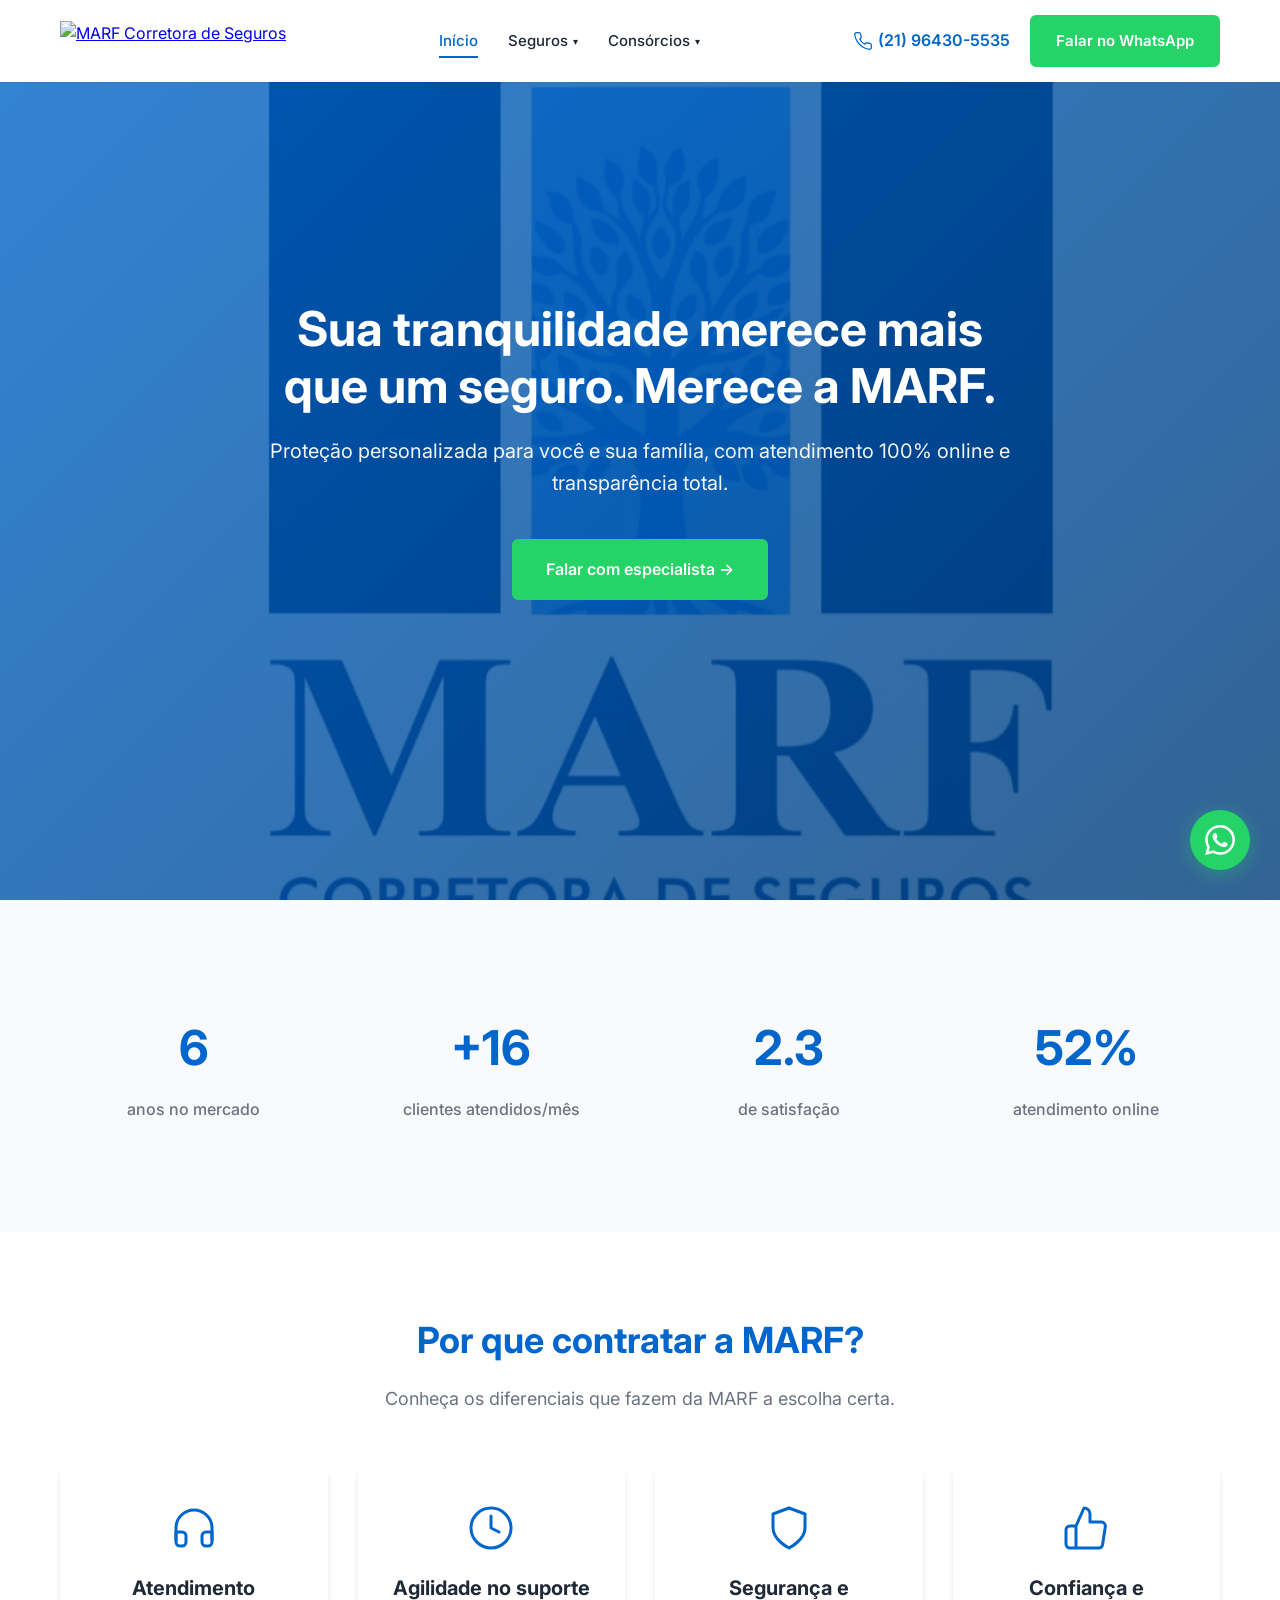
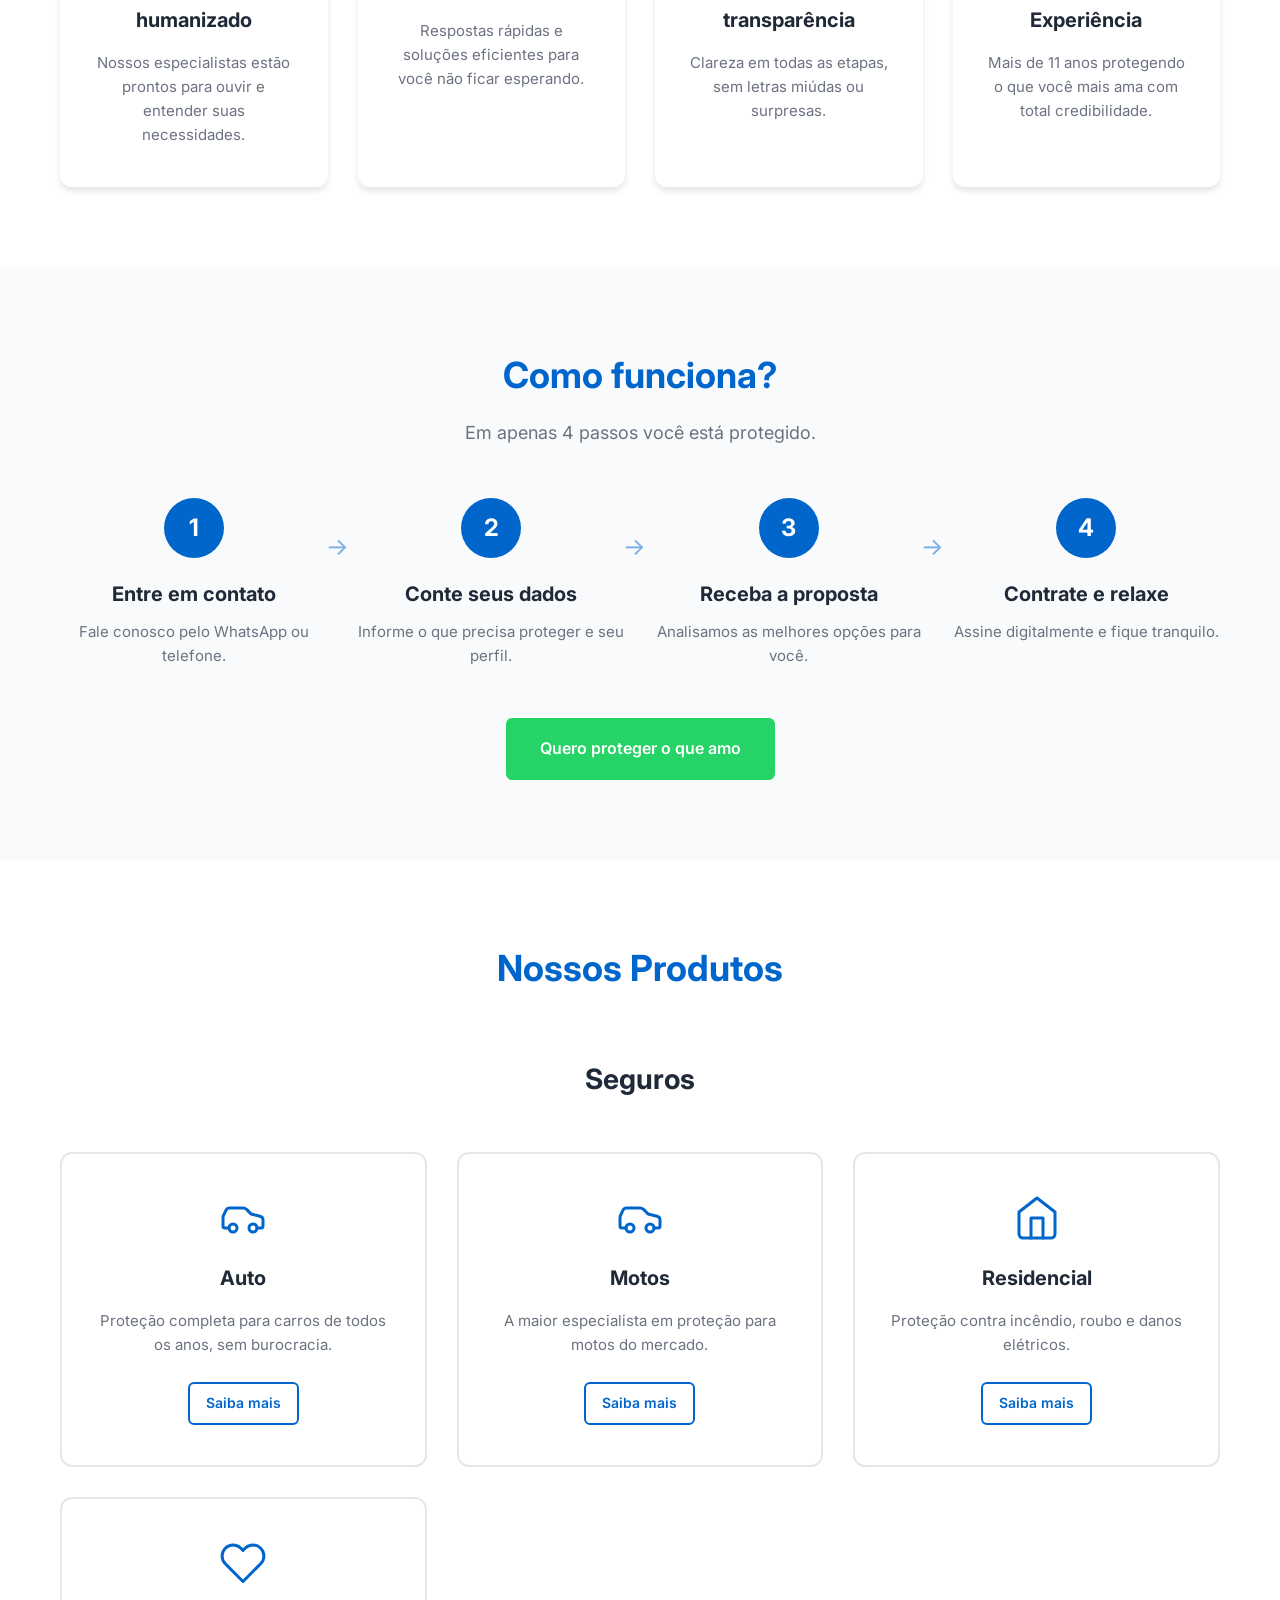
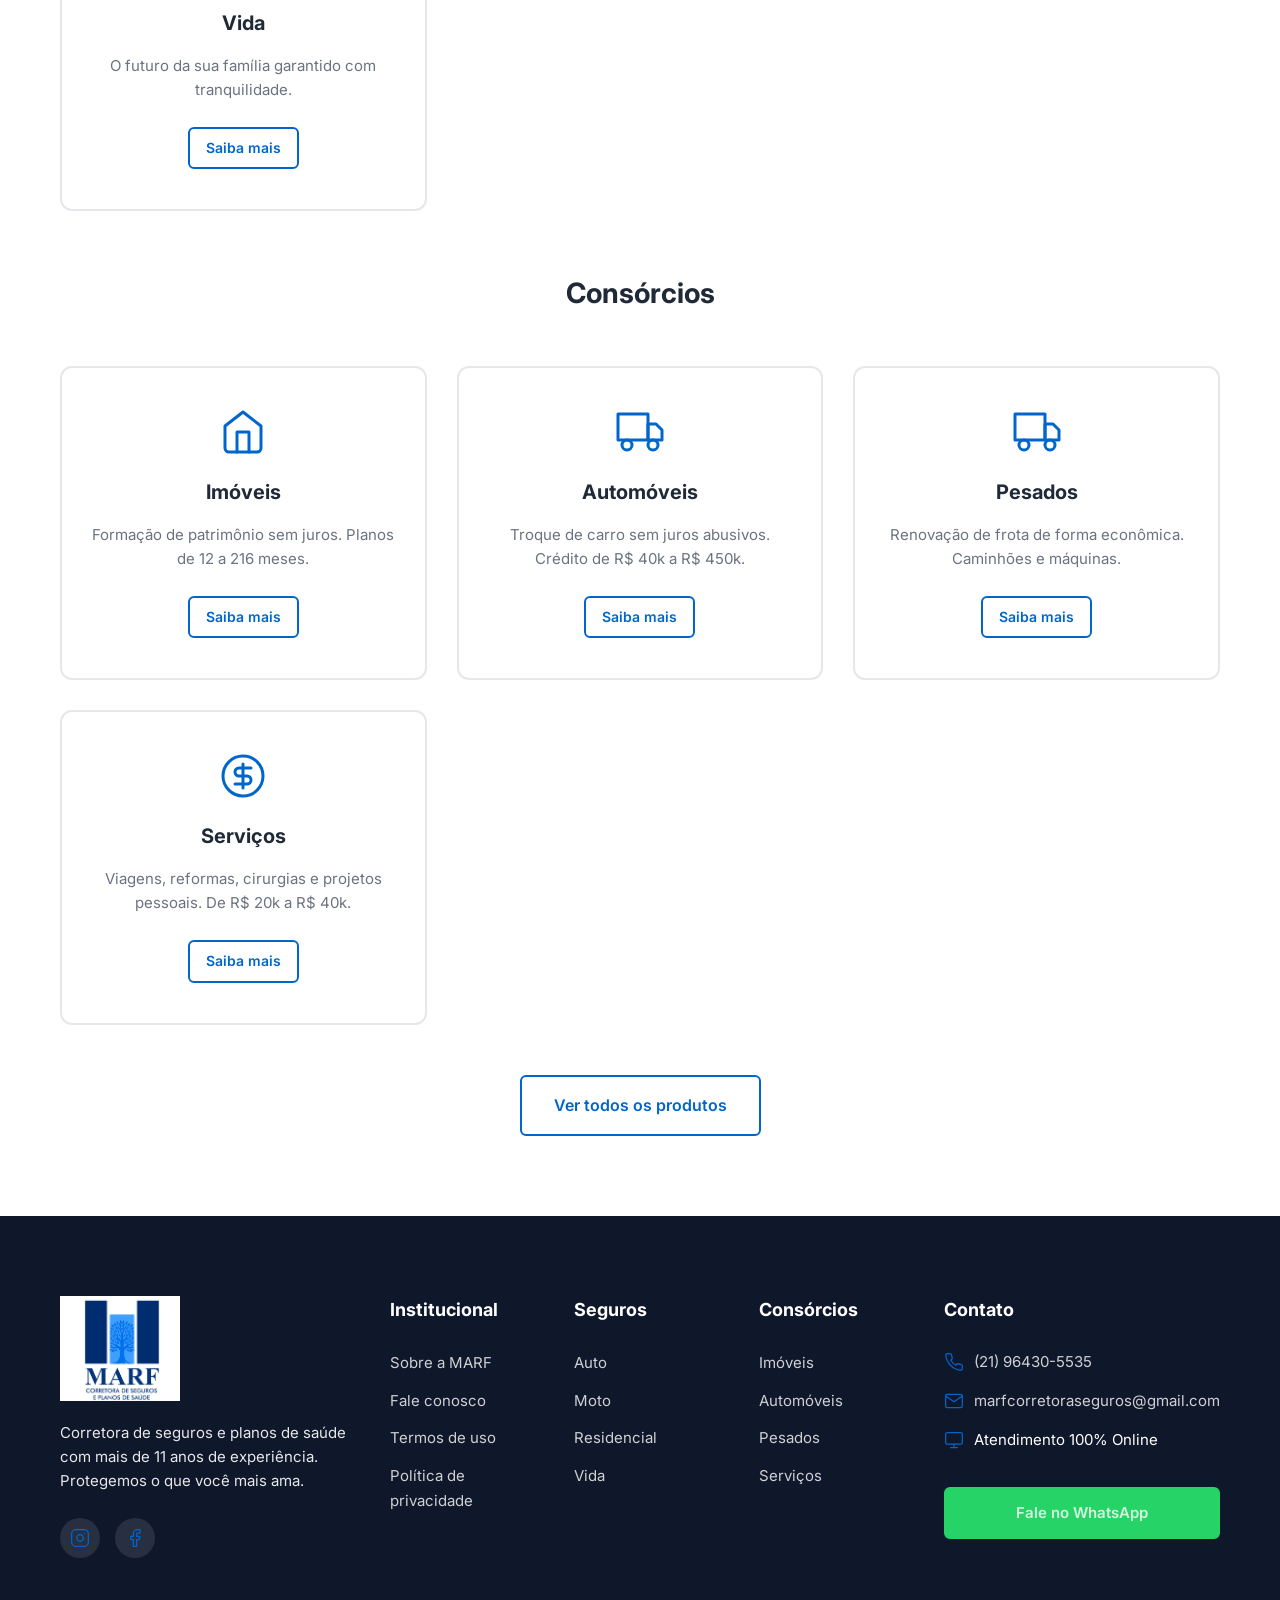
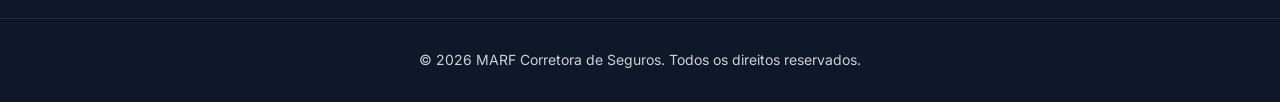
==== index.html @ 1a81eced "Add files via upload" ====
<!DOCTYPE html>
<html lang="pt-BR">
<head>
  <meta charset="UTF-8">
  <meta name="viewport" content="width=device-width, initial-scale=1.0">
  <meta name="description" content="MARF Corretora de Seguros - Proteção personalizada para você e sua família. Seguros, consórcios e planos de saúde com atendimento 100% online.">
  <title>MARF – Corretora de Seguros e Planos de Saúde</title>
  
  <!-- Favicons -->
  <link rel="icon" type="image/png" href="/favicons/favicon-96x96.png" sizes="96x96" />
  <link rel="icon" type="image/svg+xml" href="/favicons/favicon.svg" />
  <link rel="shortcut icon" href="/favicons/favicon.ico" />
  <link rel="apple-touch-icon" sizes="180x180" href="/favicons/apple-touch-icon.png" />
  <meta name="apple-mobile-web-app-title" content="MARF" />
  <link rel="manifest" href="/favicons/site.webmanifest" />
  
  <link rel="preconnect" href="https://fonts.googleapis.com">
  <link rel="preconnect" href="https://fonts.gstatic.com" crossorigin>
  <link href="https://fonts.googleapis.com/css2?family=Inter:wght@400;500;600;700&display=swap" rel="stylesheet">
  <link rel="stylesheet" href="style.css">
</head>
<body>
  <header class="header" id="main-header">
    <div class="header-container">
      <a href="/" class="logo"><img src="/img/logo.png" alt="MARF Corretora de Seguros"></a>
      <nav class="main-nav">
        <ul class="nav-list">
          <li><a href="/" class="active">Início</a></li>
          <li class="dropdown">
            <a href="#" class="dropdown-toggle">Seguros <span class="arrow">▾</span></a>
            <ul class="dropdown-menu">
              <li><a href="/seguros.html?tipo=auto">Auto</a></li>
              <li><a href="/seguros.html?tipo=moto">Moto</a></li>
              <li><a href="/seguros.html?tipo=residencial">Residencial</a></li>
              <li><a href="/seguros.html?tipo=vida">Vida</a></li>
              <li><a href="/seguros.html?tipo=empresarial">Empresarial</a></li>
              <li><a href="/seguros.html?tipo=rc">Responsabilidade Civil</a></li>
            </ul>
          </li>
          <li class="dropdown">
            <a href="#" class="dropdown-toggle">Consórcios <span class="arrow">▾</span></a>
            <ul class="dropdown-menu">
              <li><a href="/consorcios.html?tipo=imoveis">Imóveis</a></li>
              <li><a href="/consorcios.html?tipo=automoveis">Automóveis</a></li>
              <li><a href="/consorcios.html?tipo=pesados">Pesados</a></li>
              <li><a href="/consorcios.html?tipo=servicos">Serviços</a></li>
            </ul>
          </li>
        </ul>
      </nav>
      <div class="nav-actions">
        <a href="tel:+5521964305535" class="phone-link">
          <svg class="icon-svg small" viewBox="0 0 24 24"><path d="M22 16.92v3a2 2 0 0 1-2.18 2 19.79 19.79 0 0 1-8.63-3.07 19.5 19.5 0 0 1-6-6 19.79 19.79 0 0 1-3.07-8.67A2 2 0 0 1 4.11 2h3a2 2 0 0 1 2 1.72 12.84 12.84 0 0 0 .7 2.81 2 2 0 0 1-.45 2.11L8.09 9.91a16 16 0 0 0 6 6l1.27-1.27a2 2 0 0 1 2.11-.45 12.84 12.84 0 0 0 2.81.7A2 2 0 0 1 22 16.92z"/></svg>
          (21) 96430-5535
        </a>
        <a href="#" class="btn btn-whatsapp" data-wa>Falar no WhatsApp</a>
        <button class="hamburger" id="menu-toggle" aria-label="Menu"><span></span><span></span><span></span></button>
      </div>
    </div>
  </header>

  <section class="hero" id="hero">
    <div class="hero-overlay"></div>
    <div class="hero-content">
      <h1>Sua tranquilidade merece mais que um seguro. Merece a MARF.</h1>
      <p class="hero-sub">Proteção personalizada para você e sua família, com atendimento 100% online e transparência total.</p>
      <a href="#" class="btn btn-whatsapp btn-large" data-wa>Falar com especialista →</a>
    </div>
  </section>

  <section class="section stats-section">
    <div class="container">
      <div class="stats-grid">
        <div class="stat-item animate-on-scroll"><span class="stat-number" data-count="11">0</span><span class="stat-label">anos no mercado</span></div>
        <div class="stat-item animate-on-scroll"><span class="stat-number" data-count="30" data-prefix="+">0</span><span class="stat-label">clientes atendidos/mês</span></div>
        <div class="stat-item animate-on-scroll"><span class="stat-number" data-count="4.5">0</span><span class="stat-label">de satisfação</span></div>
        <div class="stat-item animate-on-scroll"><span class="stat-number" data-count="100" data-suffix="%">0</span><span class="stat-label">atendimento online</span></div>
      </div>
    </div>
  </section>

  <section class="section">
    <div class="container">
      <h2 class="animate-on-scroll">Por que contratar a MARF?</h2>
      <p class="section-sub animate-on-scroll">Conheça os diferenciais que fazem da MARF a escolha certa.</p>
      <div class="features-grid">
        <div class="feature-card animate-on-scroll">
          <svg class="icon-svg" viewBox="0 0 24 24"><path d="M3 18v-6a9 9 0 0 1 18 0v6"/><path d="M21 19a2 2 0 0 1-2 2h-1a2 2 0 0 1-2-2v-3a2 2 0 0 1 2-2h3zM3 19a2 2 0 0 0 2 2h1a2 2 0 0 0 2-2v-3a2 2 0 0 0-2-2H3z"/></svg>
          <h3>Atendimento humanizado</h3><p>Nossos especialistas estão prontos para ouvir e entender suas necessidades.</p>
        </div>
        <div class="feature-card animate-on-scroll">
          <svg class="icon-svg" viewBox="0 0 24 24"><circle cx="12" cy="12" r="10"/><polyline points="12 6 12 12 16 14"/></svg>
          <h3>Agilidade no suporte</h3><p>Respostas rápidas e soluções eficientes para você não ficar esperando.</p>
        </div>
        <div class="feature-card animate-on-scroll">
          <svg class="icon-svg" viewBox="0 0 24 24"><path d="M12 22s8-4 8-10V5l-8-3-8 3v7c0 6 8 10 8 10z"/></svg>
          <h3>Segurança e transparência</h3><p>Clareza em todas as etapas, sem letras miúdas ou surpresas.</p>
        </div>
        <div class="feature-card animate-on-scroll">
          <svg class="icon-svg" viewBox="0 0 24 24"><path d="M14 9V5a3 3 0 0 0-3-3l-4 9v11h11.28a2 2 0 0 0 2-1.7l1.38-9a2 2 0 0 0-2-2.3zM7 22H4a2 2 0 0 1-2-2v-7a2 2 0 0 1 2-2h3"/></svg>
          <h3>Confiança e Experiência</h3><p>Mais de 11 anos protegendo o que você mais ama com total credibilidade.</p>
        </div>
      </div>
    </div>
  </section>

  <section class="section how-section">
    <div class="container">
      <h2 class="animate-on-scroll">Como funciona?</h2>
      <p class="section-sub animate-on-scroll">Em apenas 4 passos você está protegido.</p>
      <div class="steps-grid">
        <div class="step-item animate-on-scroll"><div class="step-number">1</div><h3>Entre em contato</h3><p>Fale conosco pelo WhatsApp ou telefone.</p></div>
        <div class="step-item animate-on-scroll"><div class="step-number">2</div><h3>Conte seus dados</h3><p>Informe o que precisa proteger e seu perfil.</p></div>
        <div class="step-item animate-on-scroll"><div class="step-number">3</div><h3>Receba a proposta</h3><p>Analisamos as melhores opções para você.</p></div>
        <div class="step-item animate-on-scroll"><div class="step-number">4</div><h3>Contrate e relaxe</h3><p>Assine digitalmente e fique tranquilo.</p></div>
      </div>
      <div class="cta-center animate-on-scroll"><a href="#" class="btn btn-whatsapp btn-large" data-wa>Quero proteger o que amo</a></div>
    </div>
  </section>

  <section class="section">
    <div class="container">
      <h2 class="animate-on-scroll">Nossos Produtos</h2>
      <h3 class="section-title animate-on-scroll">Seguros</h3>
      <div class="products-grid">
        <div class="product-card animate-on-scroll">
          <svg class="icon-svg" viewBox="0 0 24 24"><path d="M19 17h2c.6 0 1-.4 1-1v-3c0-.9-.7-1.7-1.5-1.9C18.7 10.6 16 10 16 10s-1.3-1.4-2.2-2.3c-.5-.4-1.1-.7-1.8-.7H5c-.6 0-1.1.4-1.4.9l-1.4 2.9A3.7 3.7 0 0 0 2 12v4c0 .6.4 1 1 1h2"/><circle cx="7" cy="17" r="2"/><circle cx="17" cy="17" r="2"/></svg>
          <h3>Auto</h3><p>Proteção completa para carros de todos os anos, sem burocracia.</p>
          <a href="/seguros.html?tipo=auto" class="btn btn-outline btn-small">Saiba mais</a>
        </div>
        <div class="product-card animate-on-scroll">
          <svg class="icon-svg" viewBox="0 0 24 24"><path d="M19 17h2c.6 0 1-.4 1-1v-3c0-.9-.7-1.7-1.5-1.9C18.7 10.6 16 10 16 10s-1.3-1.4-2.2-2.3c-.5-.4-1.1-.7-1.8-.7H5c-.6 0-1.1.4-1.4.9l-1.4 2.9A3.7 3.7 0 0 0 2 12v4c0 .6.4 1 1 1h2"/><circle cx="7" cy="17" r="2"/><circle cx="17" cy="17" r="2"/></svg>
          <h3>Motos</h3><p>A maior especialista em proteção para motos do mercado.</p>
          <a href="/seguros.html?tipo=moto" class="btn btn-outline btn-small">Saiba mais</a>
        </div>
        <div class="product-card animate-on-scroll">
          <svg class="icon-svg" viewBox="0 0 24 24"><path d="M3 9l9-7 9 7v11a2 2 0 0 1-2 2H5a2 2 0 0 1-2-2z"/><polyline points="9 22 9 12 15 12 15 22"/></svg>
          <h3>Residencial</h3><p>Proteção contra incêndio, roubo e danos elétricos.</p>
          <a href="/seguros.html?tipo=residencial" class="btn btn-outline btn-small">Saiba mais</a>
        </div>
        <div class="product-card animate-on-scroll">
          <svg class="icon-svg" viewBox="0 0 24 24"><path d="M20.84 4.61a5.5 5.5 0 0 0-7.78 0L12 5.67l-1.06-1.06a5.5 5.5 0 0 0-7.78 7.78l1.06 1.06L12 21.23l7.78-7.78 1.06-1.06a5.5 5.5 0 0 0 0-7.78z"/></svg>
          <h3>Vida</h3><p>O futuro da sua família garantido com tranquilidade.</p>
          <a href="/seguros.html?tipo=vida" class="btn btn-outline btn-small">Saiba mais</a>
        </div>
      </div>

      <h3 class="section-title animate-on-scroll" style="margin-top: 60px;">Consórcios</h3>
      <div class="products-grid">
        <div class="product-card animate-on-scroll">
          <svg class="icon-svg" viewBox="0 0 24 24"><path d="M3 9l9-7 9 7v11a2 2 0 0 1-2 2H5a2 2 0 0 1-2-2z"/><polyline points="9 22 9 12 15 12 15 22"/></svg>
          <h3>Imóveis</h3><p>Formação de patrimônio sem juros. Planos de 12 a 216 meses.</p>
          <a href="/consorcios.html?tipo=imoveis" class="btn btn-outline btn-small">Saiba mais</a>
        </div>
        <div class="product-card animate-on-scroll">
          <svg class="icon-svg" viewBox="0 0 24 24"><rect x="1" y="3" width="15" height="13"/><polygon points="16 8 20 8 23 11 23 16 16 16 16 8"/><circle cx="5.5" cy="18.5" r="2.5"/><circle cx="18.5" cy="18.5" r="2.5"/></svg>
          <h3>Automóveis</h3><p>Troque de carro sem juros abusivos. Crédito de R$ 40k a R$ 450k.</p>
          <a href="/consorcios.html?tipo=automoveis" class="btn btn-outline btn-small">Saiba mais</a>
        </div>
        <div class="product-card animate-on-scroll">
          <svg class="icon-svg" viewBox="0 0 24 24"><rect x="1" y="3" width="15" height="13"/><polygon points="16 8 20 8 23 11 23 16 16 16 16 8"/><circle cx="5.5" cy="18.5" r="2.5"/><circle cx="18.5" cy="18.5" r="2.5"/></svg>
          <h3>Pesados</h3><p>Renovação de frota de forma econômica. Caminhões e máquinas.</p>
          <a href="/consorcios.html?tipo=pesados" class="btn btn-outline btn-small">Saiba mais</a>
        </div>
        <div class="product-card animate-on-scroll">
          <svg class="icon-svg" viewBox="0 0 24 24"><circle cx="12" cy="12" r="10"/><path d="M16 8h-6a2 2 0 1 0 0 4h4a2 2 0 1 1 0 4H8"/><path d="M12 18V6"/></svg>
          <h3>Serviços</h3><p>Viagens, reformas, cirurgias e projetos pessoais. De R$ 20k a R$ 40k.</p>
          <a href="/consorcios.html?tipo=servicos" class="btn btn-outline btn-small">Saiba mais</a>
        </div>
      </div>
      
      <div class="cta-center animate-on-scroll" style="margin-top: 50px;">
        <a href="/produtos.html" class="btn btn-outline btn-large">Ver todos os produtos</a>
      </div>
    </div>
  </section>

  <footer class="footer">
    <div class="footer-container">
      <div class="footer-col">
        <img src="/img/logo-white.png" alt="MARF" width="120" height="40" style="margin-bottom: 20px;">
        <p class="footer-desc">Corretora de seguros e planos de saúde com mais de 11 anos de experiência. Protegemos o que você mais ama.</p>
        <div class="footer-social">
          <a href="#" aria-label="Instagram"><svg class="icon-svg small" viewBox="0 0 24 24" stroke="white"><rect x="2" y="2" width="20" height="20" rx="5" ry="5"/><path d="M16 11.37A4 4 0 1 1 12.63 8 4 4 0 0 1 16 11.37z"/><line x1="17.5" y1="6.5" x2="17.51" y2="6.5"/></svg></a>
          <a href="#" aria-label="Facebook"><svg class="icon-svg small" viewBox="0 0 24 24" stroke="white"><path d="M18 2h-3a5 5 0 0 0-5 5v3H7v4h3v8h4v-8h3l1-4h-4V7a1 1 0 0 1 1-1h3z"/></svg></a>
        </div>
      </div>
      <div class="footer-col">
        <h4>Institucional</h4>
        <ul>
          <li><a href="/sobre.html">Sobre a MARF</a></li>
          <li><a href="/contato.html">Fale conosco</a></li>
          <li><a href="/termos.html">Termos de uso</a></li>
          <li><a href="/politica.html">Política de privacidade</a></li>
        </ul>
      </div>
      <div class="footer-col">
        <h4>Seguros</h4>
        <ul>
          <li><a href="/seguros.html?tipo=auto">Auto</a></li>
          <li><a href="/seguros.html?tipo=moto">Moto</a></li>
          <li><a href="/seguros.html?tipo=residencial">Residencial</a></li>
          <li><a href="/seguros.html?tipo=vida">Vida</a></li>
        </ul>
      </div>
      <div class="footer-col">
        <h4>Consórcios</h4>
        <ul>
          <li><a href="/consorcios.html?tipo=imoveis">Imóveis</a></li>
          <li><a href="/consorcios.html?tipo=automoveis">Automóveis</a></li>
          <li><a href="/consorcios.html?tipo=pesados">Pesados</a></li>
          <li><a href="/consorcios.html?tipo=servicos">Serviços</a></li>
        </ul>
      </div>
      <div class="footer-col">
        <h4>Contato</h4>
        <ul class="footer-contact">
          <li><svg class="icon-svg small" viewBox="0 0 24 24" stroke="white"><path d="M22 16.92v3a2 2 0 0 1-2.18 2 19.79 19.79 0 0 1-8.63-3.07 19.5 19.5 0 0 1-6-6 19.79 19.79 0 0 1-3.07-8.67A2 2 0 0 1 4.11 2h3a2 2 0 0 1 2 1.72 12.84 12.84 0 0 0 .7 2.81 2 2 0 0 1-.45 2.11L8.09 9.91a16 16 0 0 0 6 6l1.27-1.27a2 2 0 0 1 2.11-.45 12.84 12.84 0 0 0 2.81.7A2 2 0 0 1 22 16.92z"/></svg><a href="tel:+5521964305535">(21) 96430-5535</a></li>
          <li><svg class="icon-svg small" viewBox="0 0 24 24" stroke="white"><path d="M4 4h16c1.1 0 2 .9 2 2v12c0 1.1-.9 2-2 2H4c-1.1 0-2-.9-2-2V6c0-1.1.9-2 2-2z"/><polyline points="22,6 12,13 2,6"/></svg><a href="mailto:marfcorretoraseguros@gmail.com">marfcorretoraseguros@gmail.com</a></li>
          <li><svg class="icon-svg small" viewBox="0 0 24 24" stroke="white"><rect x="2" y="3" width="20" height="14" rx="2" ry="2"/><line x1="8" y1="21" x2="16" y2="21"/><line x1="12" y1="17" x2="12" y2="21"/></svg><span>Atendimento 100% Online</span></li>
        </ul>
        <a href="#" class="btn btn-whatsapp" data-wa style="margin-top: 20px; width: 100%;">Fale no WhatsApp</a>
      </div>
    </div>
    <div class="footer-bottom"><p>© 2026 MARF Corretora de Seguros. Todos os direitos reservados.</p></div>
  </footer>

  <a href="#" class="wa-float" id="wa-float" aria-label="Falar no WhatsApp">
    <svg width="30" height="30" viewBox="0 0 24 24" fill="white"><path d="M17.472 14.382c-.297-.149-1.758-.867-2.03-.967-.273-.099-.471-.148-.67.15-.197.297-.767.966-.94 1.164-.173.199-.347.223-.644.075-.297-.15-1.255-.463-2.39-1.475-.883-.788-1.48-1.761-1.653-2.059-.173-.297-.018-.458.13-.606.134-.133.298-.347.446-.52.149-.174.198-.298.298-.497.099-.198.05-.371-.025-.52-.075-.149-.669-1.612-.916-2.207-.242-.579-.487-.5-.669-.51-.173-.008-.371-.01-.57-.01-.198 0-.52.074-.792.372-.272.297-1.04 1.016-1.04 2.479 0 1.462 1.065 2.875 1.213 3.074.149.198 2.096 3.2 5.077 4.487.709.306 1.262.489 1.694.625.712.227 1.36.195 1.871.118.571-.085 1.758-.719 2.006-1.413.248-.694.248-1.289.173-1.413-.074-.124-.272-.198-.57-.347m-5.421 7.403h-.004a9.87 9.87 0 01-5.031-1.378l-.361-.214-3.741.982.998-3.648-.235-.374a9.86 9.86 0 01-1.51-5.26c.001-5.45 4.436-9.884 9.888-9.884 2.64 0 5.122 1.03 6.988 2.898a9.825 9.825 0 012.893 6.994c-.003 5.45-4.437 9.884-9.885 9.884m8.413-18.297A11.815 11.815 0 0012.05 0C5.495 0 .16 5.335.157 11.892c0 2.096.547 4.142 1.588 5.945L.057 24l6.305-1.654a11.882 11.882 0 005.683 1.448h.005c6.554 0 11.89-5.335 11.893-11.893a11.821 11.821 0 00-3.48-8.413z"/></svg>
  </a>

  <script src="app.js"></script>
  <script src="whatsapp.js"></script>
</body>
</html>
---- style.css ----
/* ===== VARIÁVEIS CSS (Paleta Azul Unificada) ===== */
:root {
  --primary: #0066cc;
  --primary-dark: #003d7a;
  --primary-light: #e6f0fa;
  --accent: #0052a3;
  
  --text-dark: #1f2937;
  --text-medium: #4b5563;
  --text-light: #6b7280;
  --border: #e5e7eb;
  --border-light: #f3f4f6;
  --bg-light: #f8fafc;
  --white: #ffffff;
  --dark: #0f172a;
  
  /* Mantido verde apenas para o WhatsApp (padrão de UX) */
  --whatsapp: #25D366;
  --whatsapp-dark: #128C7E;
  
  --spacing-xs: 10px;
  --spacing-sm: 15px;
  --spacing-md: 20px;
  --spacing-lg: 30px;
  --spacing-xl: 40px;
  --spacing-2xl: 60px;
  --spacing-3xl: 80px;
  
  --radius-sm: 6px;
  --radius-md: 8px;
  --radius-lg: 12px;
  --radius-xl: 16px;
  --radius-full: 50%;
  
  --shadow-sm: 0 1px 2px rgba(0,0,0,0.05);
  --shadow-md: 0 4px 6px rgba(0,0,0,0.1);
  --shadow-lg: 0 10px 15px rgba(0,0,0,0.1);
  --shadow-xl: 0 20px 25px rgba(0,0,0,0.15);
  --shadow-whatsapp: 0 4px 20px rgba(37, 211, 102, 0.4);
  
  --transition-base: 0.3s ease;
  --transition-slow: 0.6s ease;
}

/* ===== RESET E BASE ===== */
* { margin: 0; padding: 0; box-sizing: border-box; }

body {
  font-family: 'Inter', -apple-system, BlinkMacSystemFont, 'Segoe UI', sans-serif;
  line-height: 1.6;
  color: var(--text-dark);
  overflow-x: hidden;
  -webkit-font-smoothing: antialiased;
}

.container { max-width: 1200px; margin: 0 auto; padding: 0 var(--spacing-md); }
img { max-width: 100%; height: auto; display: block; }

/* Inline SVGs styling */
.icon-svg {
  width: 48px;
  height: 48px;
  stroke: var(--primary);
  stroke-width: 1.5;
  fill: none;
  stroke-linecap: round;
  stroke-linejoin: round;
  margin: 0 auto var(--spacing-md);
  display: block;
}
.icon-svg.small { width: 20px; height: 20px; margin: 0; }
.icon-svg.medium { width: 32px; height: 32px; margin: 0; }

/* ===== HEADER ===== */
.header {
  position: fixed; top: 0; left: 0; right: 0;
  background: var(--white);
  box-shadow: var(--shadow-sm);
  z-index: 1000;
  transition: all var(--transition-base);
}
.header.scrolled { box-shadow: var(--shadow-lg); }
.header-container {
  max-width: 1200px; margin: 0 auto;
  padding: var(--spacing-sm) var(--spacing-md);
  display: flex; align-items: center; justify-content: space-between;
}
.logo img { height: 40px; width: auto; transition: transform var(--transition-base); }
.logo img:hover { transform: scale(1.05); }

/* ===== NAVEGAÇÃO ===== */
.main-nav { display: flex; align-items: center; }
.nav-list { display: flex; list-style: none; gap: var(--spacing-lg); align-items: center; }
.nav-list > li > a {
  text-decoration: none; color: var(--text-dark); font-weight: 500; font-size: 15px;
  transition: color var(--transition-base); position: relative; padding: 8px 0;
}
.nav-list > li > a:hover, .nav-list > li > a.active { color: var(--primary); }
.nav-list > li > a.active::after {
  content: ''; position: absolute; bottom: 0; left: 0; right: 0; height: 2px;
  background: var(--primary); animation: slideIn 0.3s ease;
}
@keyframes slideIn { from { transform: scaleX(0); } to { transform: scaleX(1); } }

/* ===== DROPDOWN ===== */
.dropdown { position: relative; }
.dropdown-toggle {
  cursor: pointer; display: flex; align-items: center; gap: 5px;
  text-decoration: none; color: var(--text-dark); font-weight: 500; font-size: 15px;
  transition: color var(--transition-base); padding: 8px 0;
}
.dropdown-toggle:hover { color: var(--primary); }
.arrow { font-size: 10px; transition: transform var(--transition-base); }
.dropdown.active .arrow { transform: rotate(180deg); }

.dropdown-menu {
  position: absolute; top: 100%; left: 0; background: var(--white);
  min-width: 250px; box-shadow: var(--shadow-xl); border-radius: var(--radius-md);
  opacity: 0; visibility: hidden; transform: translateY(-10px);
  transition: all var(--transition-base); margin-top: var(--spacing-xs);
  border: 1px solid var(--border); overflow: hidden; z-index: 1000;
}
.dropdown.active .dropdown-menu { opacity: 1; visibility: visible; transform: translateY(0); }
.dropdown-menu li { list-style: none; border-bottom: 1px solid var(--border-light); }
.dropdown-menu li:last-child { border-bottom: none; }
.dropdown-menu a {
  display: block; padding: 12px 20px; color: var(--text-dark); font-size: 14px;
  text-decoration: none; transition: all var(--transition-base);
}
.dropdown-menu a:hover { background: var(--bg-light); color: var(--primary); padding-left: 25px; }
@media (min-width: 969px) {
  .dropdown:hover .dropdown-menu { opacity: 1; visibility: visible; transform: translateY(0); }
}

/* ===== NAV ACTIONS & BOTÕES ===== */
.nav-actions { display: flex; align-items: center; gap: var(--spacing-md); }
.phone-link {
  color: var(--primary); text-decoration: none; font-weight: 600; font-size: 16px;
  display: flex; align-items: center; gap: 5px; transition: color var(--transition-base);
}
.phone-link:hover { color: var(--primary-dark); }

.btn {
  display: inline-flex; align-items: center; justify-content: center;
  padding: 12px 24px; border-radius: var(--radius-sm); text-decoration: none;
  font-weight: 600; font-size: 15px; transition: all var(--transition-base);
  border: 2px solid transparent; cursor: pointer; gap: 8px;
}
.btn-whatsapp { background: var(--whatsapp); color: var(--white); border-color: var(--whatsapp); }
.btn-whatsapp:hover { background: var(--whatsapp-dark); border-color: var(--whatsapp-dark); transform: translateY(-2px); box-shadow: var(--shadow-whatsapp); }
.btn-outline { background: transparent; color: var(--primary); border-color: var(--primary); }
.btn-outline:hover { background: var(--primary); color: var(--white); }
.btn-large { padding: 16px 32px; font-size: 16px; }
.btn-small { padding: 8px 16px; font-size: 14px; }

/* ===== HAMBURGER ===== */
.hamburger {
  display: none; flex-direction: column; gap: 5px; background: none; border: none;
  cursor: pointer; padding: 5px; z-index: 1001;
}
.hamburger span {
  display: block; width: 25px; height: 3px; background: var(--text-dark);
  transition: all var(--transition-base); border-radius: 3px;
}
.hamburger.open span:nth-child(1) { transform: rotate(45deg) translate(5px, 5px); }
.hamburger.open span:nth-child(2) { opacity: 0; }
.hamburger.open span:nth-child(3) { transform: rotate(-45deg) translate(7px, -6px); }

/* ===== HERO ===== */
.hero {
  position: relative; height: 100vh; min-height: 600px;
  display: flex; align-items: center; justify-content: center;
  text-align: center; color: var(--white);
  background: linear-gradient(135deg, var(--primary) 0%, var(--primary-dark) 100%);
  overflow: hidden;
}
.hero-overlay {
  position: absolute; top: 0; left: 0; right: 0; bottom: 0;
  background: url('/img/hero-bg.jpg') center/cover; opacity: 0.2;
}
.hero-content {
  position: relative; z-index: 1; max-width: 800px; padding: 0 var(--spacing-md);
  animation: fadeInUp 0.8s ease;
}
@keyframes fadeInUp { from { opacity: 0; transform: translateY(30px); } to { opacity: 1; transform: translateY(0); } }
.hero h1 { font-size: 48px; font-weight: 700; margin-bottom: var(--spacing-md); line-height: 1.2; }
.hero-sub { font-size: 20px; margin-bottom: var(--spacing-xl); opacity: 0.95; }
.hero.fade-out { opacity: 0; pointer-events: none; }

/* ===== PAGE HERO ===== */
.page-hero {
  position: relative; height: 400px;
  display: flex; align-items: center; justify-content: center;
  text-align: center; color: var(--white);
  background: linear-gradient(135deg, var(--primary) 0%, var(--primary-dark) 100%);
  margin-top: 70px;
}
.page-hero h1 { font-size: 48px; font-weight: 700; margin-bottom: var(--spacing-sm); }
.page-hero p { font-size: 20px; opacity: 0.95; }

/* ===== SEÇÕES ===== */
.section { padding: var(--spacing-3xl) 0; }
.section h2 { font-size: 36px; font-weight: 700; text-align: center; margin-bottom: var(--spacing-sm); color: var(--primary); }
.section-sub { text-align: center; font-size: 18px; color: var(--text-light); margin-bottom: 50px; max-width: 600px; margin-left: auto; margin-right: auto; }
.section-title { font-size: 28px; font-weight: 700; margin: var(--spacing-2xl) 0 var(--spacing-lg); color: var(--text-dark); text-align: center; }

/* ===== STATS ===== */
.stats-section { background: var(--bg-light); }
.stats-grid { display: grid; grid-template-columns: repeat(4, 1fr); gap: var(--spacing-lg); text-align: center; }
.stat-item { padding: var(--spacing-lg) var(--spacing-md); }
.stat-number { display: block; font-size: 48px; font-weight: 700; color: var(--primary); margin-bottom: var(--spacing-xs); }
.stat-label { font-size: 16px; color: var(--text-light); font-weight: 500; }

/* ===== FEATURES ===== */
.features-grid { display: grid; grid-template-columns: repeat(4, 1fr); gap: var(--spacing-lg); }
.feature-card {
  text-align: center; padding: var(--spacing-xl) var(--spacing-lg);
  background: var(--white); border-radius: var(--radius-lg);
  box-shadow: var(--shadow-md); transition: transform var(--transition-base), box-shadow var(--transition-base);
}
.feature-card:hover { transform: translateY(-5px); box-shadow: var(--shadow-lg); }
.feature-card h3 { font-size: 20px; margin-bottom: var(--spacing-sm); color: var(--text-dark); }
.feature-card p { color: var(--text-light); font-size: 15px; line-height: 1.6; }

/* ===== HOW IT WORKS ===== */
.how-section { background: var(--bg-light); }
.steps-grid { display: grid; grid-template-columns: repeat(4, 1fr); gap: var(--spacing-lg); margin-bottom: 50px; }
.step-item { text-align: center; position: relative; }
.step-item:not(:last-child)::after {
  content: '→'; position: absolute; right: -20px; top: 30px;
  font-size: 24px; color: var(--primary); opacity: 0.5;
}
.step-number {
  display: flex; align-items: center; justify-content: center;
  width: 60px; height: 60px; background: var(--primary); color: var(--white);
  font-size: 24px; font-weight: 700; border-radius: var(--radius-full);
  margin: 0 auto var(--spacing-md); transition: transform var(--transition-base);
}
.step-item:hover .step-number { transform: scale(1.1) rotate(5deg); }
.step-item h3 { font-size: 20px; margin-bottom: var(--spacing-xs); color: var(--text-dark); }
.step-item p { color: var(--text-light); font-size: 15px; }
.cta-center { text-align: center; }

/* ===== PRODUCTS GRID ===== */
.products-grid { display: grid; grid-template-columns: repeat(auto-fit, minmax(280px, 1fr)); gap: var(--spacing-lg); margin-top: 50px; }
.product-card {
  background: var(--white); padding: var(--spacing-xl) var(--spacing-lg);
  border-radius: var(--radius-lg); border: 2px solid var(--border);
  text-align: center; transition: all var(--transition-base); position: relative; overflow: hidden;
}
.product-card::before {
  content: ''; position: absolute; top: 0; left: 0; right: 0; height: 4px;
  background: var(--primary); transform: scaleX(0); transition: transform var(--transition-base);
}
.product-card:hover { border-color: var(--primary); transform: translateY(-5px); box-shadow: 0 8px 25px rgba(0,102,204,0.15); }
.product-card:hover::before { transform: scaleX(1); }
.product-card h3 { font-size: 20px; margin-bottom: var(--spacing-sm); color: var(--text-dark); }
.product-card p { color: var(--text-light); font-size: 15px; margin-bottom: 25px; line-height: 1.6; }

/* ===== TWO COLUMN LAYOUT & TABLES ===== */
.two-column-layout { display: grid; grid-template-columns: 1fr 1fr; gap: var(--spacing-2xl); align-items: center; margin: var(--spacing-2xl) 0; }
.two-column-layout.reverse { direction: rtl; }
.two-column-layout.reverse > * { direction: ltr; }
.two-column-content h3 { font-size: 32px; font-weight: 700; margin-bottom: var(--spacing-md); color: var(--primary); }
.two-column-content .subtitle { font-size: 18px; color: var(--text-medium); margin-bottom: var(--spacing-lg); line-height: 1.6; }
.two-column-content h4 { font-size: 20px; color: var(--primary-dark); margin: var(--spacing-lg) 0 var(--spacing-md); }
.two-column-content ul { list-style: none; margin-bottom: var(--spacing-lg); }
.two-column-content li {
  font-size: 15px; color: var(--text-medium); margin-bottom: var(--spacing-xs);
  padding-left: 25px; position: relative; line-height: 1.6;
}
.two-column-content li::before { content: '✓'; position: absolute; left: 0; color: var(--primary); font-weight: bold; }

.simulation-table {
  background: var(--primary-dark); border-radius: var(--radius-lg);
  overflow: hidden; margin: var(--spacing-lg) 0; box-shadow: var(--shadow-lg);
}
.simulation-table-header {
  display: grid; grid-template-columns: 1fr 1fr; background: rgba(0,0,0,0.2);
  padding: var(--spacing-md) var(--spacing-lg); font-weight: 700; color: var(--white);
  font-size: 14px; text-transform: uppercase; letter-spacing: 0.5px;
}
.simulation-table-row {
  display: grid; grid-template-columns: 1fr 1fr; padding: var(--spacing-md) var(--spacing-lg);
  border-bottom: 1px solid rgba(255,255,255,0.1); color: var(--white); font-size: 16px;
  transition: background var(--transition-base);
}
.simulation-table-row:last-child { border-bottom: none; }
.simulation-table-row:hover { background: rgba(255,255,255,0.1); }
.simulation-table-row strong { font-weight: 700; }

.plano-pontual {
  background: linear-gradient(135deg, var(--primary) 0%, var(--primary-dark) 100%);
  border-radius: var(--radius-xl); padding: var(--spacing-2xl); color: var(--white);
  margin: var(--spacing-2xl) 0; box-shadow: var(--shadow-xl); position: relative; overflow: hidden;
}
.plano-pontual::before {
  content: ''; position: absolute; top: -50%; right: -20%; width: 400px; height: 400px;
  background: rgba(255,255,255,0.05); border-radius: var(--radius-full);
}
.plano-pontual h3 { font-size: 32px; font-weight: 700; margin-bottom: var(--spacing-md); position: relative; z-index: 1; }
.plano-pontual .highlight {
  background: var(--primary-light); color: var(--primary-dark);
  padding: 5px 15px; border-radius: var(--radius-sm); font-weight: 700;
  display: inline-block; margin-bottom: var(--spacing-md);
}
.plano-pontual-features {
  display: grid; grid-template-columns: repeat(2, 1fr); gap: var(--spacing-md);
  margin-top: var(--spacing-lg); position: relative; z-index: 1;
}
.plano-pontual-feature { display: flex; align-items: center; gap: var(--spacing-sm); font-size: 15px; }
.plano-pontual-feature::before {
  content: '✓'; background: var(--white); color: var(--primary);
  width: 24px; height: 24px; border-radius: var(--radius-full);
  display: flex; align-items: center; justify-content: center; font-weight: bold; flex-shrink: 0;
}

/* ===== FOOTER ===== */
.footer { background: var(--dark); color: var(--white); padding: var(--spacing-3xl) 0 0; }
.footer-container {
  max-width: 1200px; margin: 0 auto; padding: 0 var(--spacing-md);
  display: grid; grid-template-columns: 2fr 1fr 1fr 1fr 1fr; gap: var(--spacing-xl); margin-bottom: var(--spacing-2xl);
}
.footer-desc { font-size: 15px; line-height: 1.6; opacity: 0.9; margin-bottom: 25px; }
.footer-social { display: flex; gap: var(--spacing-sm); }
.footer-social a {
  width: 40px; height: 40px; background: rgba(255,255,255,0.1);
  border-radius: var(--radius-full); display: flex; align-items: center; justify-content: center;
  transition: all var(--transition-base);
}
.footer-social a:hover { background: var(--primary); transform: translateY(-3px); }
.footer-col h4 { font-size: 18px; margin-bottom: 25px; color: var(--white); }
.footer-col ul { list-style: none; }
.footer-col li { margin-bottom: 12px; }
.footer-col a { color: rgba(255,255,255,0.8); text-decoration: none; font-size: 15px; transition: color var(--transition-base); }
.footer-col a:hover { color: var(--primary); }
.footer-contact li { display: flex; align-items: center; gap: var(--spacing-xs); margin-bottom: var(--spacing-sm); font-size: 15px; }
.footer-bottom { border-top: 1px solid rgba(255,255,255,0.1); padding: var(--spacing-lg) var(--spacing-md); text-align: center; font-size: 14px; opacity: 0.8; }

/* ===== WHATSAPP FLOAT ===== */
.wa-float {
  position: fixed; bottom: 30px; right: 30px; width: 60px; height: 60px;
  background: var(--whatsapp); border-radius: var(--radius-full);
  display: flex; align-items: center; justify-content: center;
  box-shadow: var(--shadow-whatsapp); z-index: 999;
  transition: all var(--transition-base); animation: pulse 2s infinite;
}
@keyframes pulse {
  0%, 100% { box-shadow: var(--shadow-whatsapp); }
  50% { box-shadow: 0 6px 30px rgba(37, 211, 102, 0.6); }
}
.wa-float:hover { transform: scale(1.1); box-shadow: 0 6px 30px rgba(37, 211, 102, 0.6); animation: none; }

/* ===== ANIMAÇÕES ===== */
.animate-on-scroll { opacity: 0; transform: translateY(30px); transition: opacity var(--transition-slow), transform var(--transition-slow); }
.animate-on-scroll.animated { opacity: 1; transform: translateY(0); }

/* ===== RESPONSIVIDADE ===== */
@media (max-width: 1024px) {
  .nav-list { gap: var(--spacing-md); }
  .stats-grid, .features-grid { grid-template-columns: repeat(2, 1fr); }
  .steps-grid { grid-template-columns: repeat(2, 1fr); }
  .step-item:not(:last-child)::after { display: none; }
  .footer-container { grid-template-columns: repeat(3, 1fr); }
  .hero h1, .page-hero h1 { font-size: 40px; }
  .two-column-layout { grid-template-columns: 1fr; }
  .two-column-layout.reverse { direction: ltr; }
  .plano-pontual-features { grid-template-columns: 1fr; }
}

@media (max-width: 768px) {
  .hamburger { display: flex; }
  .main-nav {
    position: fixed; top: 70px; right: -100%; width: 260px; max-width: 75%;
    height: calc(100vh - 70px); background: var(--white); box-shadow: -5px 0 25px rgba(0,0,0,0.2);
    transition: right var(--transition-base); z-index: 999; overflow-y: auto;
  }
  .nav-open .main-nav { right: 0; }
  .nav-list { flex-direction: column; align-items: stretch; gap: 0; }
  .nav-list::before {
    content: ''; display: block; padding: var(--spacing-lg) var(--spacing-md) var(--spacing-md);
    background: url('/img/logo.svg') center/contain no-repeat; height: 80px;
    border-bottom: 1px solid var(--border-light); margin-bottom: var(--spacing-xs);
  }
  .nav-list > li { width: 100%; border-bottom: 1px solid var(--border-light); }
  .nav-list > li > a, .dropdown-toggle { display: flex; justify-content: space-between; align-items: center; padding: var(--spacing-sm) var(--spacing-md); font-size: 16px; }
  .nav-actions { position: fixed; top: var(--spacing-sm); right: 50px; z-index: 1000; }
  .nav-actions .phone-link, .nav-actions .btn-whatsapp { display: none; }
  .dropdown-menu {
    position: static; opacity: 1; visibility: visible; transform: none; box-shadow: none; border: none;
    border-left: 3px solid var(--primary); margin: 0; max-height: 0; overflow: hidden;
    transition: max-height var(--transition-base); background: var(--bg-light);
  }
  .dropdown.active .dropdown-menu { max-height: 500px; }
  .section { padding: var(--spacing-2xl) 0; }
  .section h2 { font-size: 28px; }
  .hero, .page-hero { min-height: 400px; height: auto; padding: var(--spacing-3xl) 0; }
  .hero h1, .page-hero h1 { font-size: 32px; }
  .stat-number { font-size: 36px; }
  .products-grid { grid-template-columns: 1fr; }
  .footer-container { grid-template-columns: 1fr; }
  .simulation-table-header, .simulation-table-row { grid-template-columns: 1fr; gap: var(--spacing-xs); }
}

@media (max-width: 480px) {
  .header-container { padding: var(--spacing-xs) var(--spacing-sm); }
  .logo img { height: 32px; }
  .hero h1, .page-hero h1 { font-size: 26px; }
  .btn-large { padding: 14px 24px; font-size: 15px; }
  .section h2 { font-size: 24px; }
  .stat-number { font-size: 32px; }
  .wa-float { width: 50px; height: 50px; bottom: var(--spacing-md); right: var(--spacing-md); }
}

@media (prefers-reduced-motion: reduce) {
  *, *::before, *::after {
    animation-duration: 0.01ms !important; animation-iteration-count: 1 !important; transition-duration: 0.01ms !important;
  }
  .animate-on-scroll { opacity: 1; transform: none; }
}

a:focus, button:focus { outline: 2px solid var(--primary); outline-offset: 2px; }/* ===== VARIÁVEIS CSS (Paleta Azul Unificada) ===== */
:root {
  --primary: #0066cc;
  --primary-dark: #003d7a;
  --primary-light: #e6f0fa;
  --accent: #0052a3;
  
  --text-dark: #1f2937;
  --text-medium: #4b5563;
  --text-light: #6b7280;
  --border: #e5e7eb;
  --border-light: #f3f4f6;
  --bg-light: #f8fafc;
  --white: #ffffff;
  --dark: #0f172a;
  
  /* Mantido verde apenas para o WhatsApp (padrão de UX) */
  --whatsapp: #25D366;
  --whatsapp-dark: #128C7E;
  
  --spacing-xs: 10px;
  --spacing-sm: 15px;
  --spacing-md: 20px;
  --spacing-lg: 30px;
  --spacing-xl: 40px;
  --spacing-2xl: 60px;
  --spacing-3xl: 80px;
  
  --radius-sm: 6px;
  --radius-md: 8px;
  --radius-lg: 12px;
  --radius-xl: 16px;
  --radius-full: 50%;
  
  --shadow-sm: 0 1px 2px rgba(0,0,0,0.05);
  --shadow-md: 0 4px 6px rgba(0,0,0,0.1);
  --shadow-lg: 0 10px 15px rgba(0,0,0,0.1);
  --shadow-xl: 0 20px 25px rgba(0,0,0,0.15);
  --shadow-whatsapp: 0 4px 20px rgba(37, 211, 102, 0.4);
  
  --transition-base: 0.3s ease;
  --transition-slow: 0.6s ease;
}

/* ===== RESET E BASE ===== */
* { margin: 0; padding: 0; box-sizing: border-box; }

body {
  font-family: 'Inter', -apple-system, BlinkMacSystemFont, 'Segoe UI', sans-serif;
  line-height: 1.6;
  color: var(--text-dark);
  overflow-x: hidden;
  -webkit-font-smoothing: antialiased;
}

.container { max-width: 1200px; margin: 0 auto; padding: 0 var(--spacing-md); }
img { max-width: 100%; height: auto; display: block; }

/* Inline SVGs styling */
.icon-svg {
  width: 48px;
  height: 48px;
  stroke: var(--primary);
  stroke-width: 1.5;
  fill: none;
  stroke-linecap: round;
  stroke-linejoin: round;
  margin: 0 auto var(--spacing-md);
  display: block;
}
.icon-svg.small { width: 20px; height: 20px; margin: 0; }
.icon-svg.medium { width: 32px; height: 32px; margin: 0; }

/* ===== HEADER ===== */
.header {
  position: fixed; top: 0; left: 0; right: 0;
  background: var(--white);
  box-shadow: var(--shadow-sm);
  z-index: 1000;
  transition: all var(--transition-base);
}
.header.scrolled { box-shadow: var(--shadow-lg); }
.header-container {
  max-width: 1200px; margin: 0 auto;
  padding: var(--spacing-sm) var(--spacing-md);
  display: flex; align-items: center; justify-content: space-between;
}
.logo img { height: 40px; width: auto; transition: transform var(--transition-base); }
.logo img:hover { transform: scale(1.05); }

/* ===== NAVEGAÇÃO ===== */
.main-nav { display: flex; align-items: center; }
.nav-list { display: flex; list-style: none; gap: var(--spacing-lg); align-items: center; }
.nav-list > li > a {
  text-decoration: none; color: var(--text-dark); font-weight: 500; font-size: 15px;
  transition: color var(--transition-base); position: relative; padding: 8px 0;
}
.nav-list > li > a:hover, .nav-list > li > a.active { color: var(--primary); }
.nav-list > li > a.active::after {
  content: ''; position: absolute; bottom: 0; left: 0; right: 0; height: 2px;
  background: var(--primary); animation: slideIn 0.3s ease;
}
@keyframes slideIn { from { transform: scaleX(0); } to { transform: scaleX(1); } }

/* ===== DROPDOWN ===== */
.dropdown { position: relative; }
.dropdown-toggle {
  cursor: pointer; display: flex; align-items: center; gap: 5px;
  text-decoration: none; color: var(--text-dark); font-weight: 500; font-size: 15px;
  transition: color var(--transition-base); padding: 8px 0;
}
.dropdown-toggle:hover { color: var(--primary); }
.arrow { font-size: 10px; transition: transform var(--transition-base); }
.dropdown.active .arrow { transform: rotate(180deg); }

.dropdown-menu {
  position: absolute; top: 100%; left: 0; background: var(--white);
  min-width: 250px; box-shadow: var(--shadow-xl); border-radius: var(--radius-md);
  opacity: 0; visibility: hidden; transform: translateY(-10px);
  transition: all var(--transition-base); margin-top: var(--spacing-xs);
  border: 1px solid var(--border); overflow: hidden; z-index: 1000;
}
.dropdown.active .dropdown-menu { opacity: 1; visibility: visible; transform: translateY(0); }
.dropdown-menu li { list-style: none; border-bottom: 1px solid var(--border-light); }
.dropdown-menu li:last-child { border-bottom: none; }
.dropdown-menu a {
  display: block; padding: 12px 20px; color: var(--text-dark); font-size: 14px;
  text-decoration: none; transition: all var(--transition-base);
}
.dropdown-menu a:hover { background: var(--bg-light); color: var(--primary); padding-left: 25px; }
@media (min-width: 969px) {
  .dropdown:hover .dropdown-menu { opacity: 1; visibility: visible; transform: translateY(0); }
}

/* ===== NAV ACTIONS & BOTÕES ===== */
.nav-actions { display: flex; align-items: center; gap: var(--spacing-md); }
.phone-link {
  color: var(--primary); text-decoration: none; font-weight: 600; font-size: 16px;
  display: flex; align-items: center; gap: 5px; transition: color var(--transition-base);
}
.phone-link:hover { color: var(--primary-dark); }

.btn {
  display: inline-flex; align-items: center; justify-content: center;
  padding: 12px 24px; border-radius: var(--radius-sm); text-decoration: none;
  font-weight: 600; font-size: 15px; transition: all var(--transition-base);
  border: 2px solid transparent; cursor: pointer; gap: 8px;
}
.btn-whatsapp { background: var(--whatsapp); color: var(--white); border-color: var(--whatsapp); }
.btn-whatsapp:hover { background: var(--whatsapp-dark); border-color: var(--whatsapp-dark); transform: translateY(-2px); box-shadow: var(--shadow-whatsapp); }
.btn-outline { background: transparent; color: var(--primary); border-color: var(--primary); }
.btn-outline:hover { background: var(--primary); color: var(--white); }
.btn-large { padding: 16px 32px; font-size: 16px; }
.btn-small { padding: 8px 16px; font-size: 14px; }

/* ===== HAMBURGER ===== */
.hamburger {
  display: none; flex-direction: column; gap: 5px; background: none; border: none;
  cursor: pointer; padding: 5px; z-index: 1001;
}
.hamburger span {
  display: block; width: 25px; height: 3px; background: var(--text-dark);
  transition: all var(--transition-base); border-radius: 3px;
}
.hamburger.open span:nth-child(1) { transform: rotate(45deg) translate(5px, 5px); }
.hamburger.open span:nth-child(2) { opacity: 0; }
.hamburger.open span:nth-child(3) { transform: rotate(-45deg) translate(7px, -6px); }

/* ===== HERO ===== */
.hero {
  position: relative; height: 100vh; min-height: 600px;
  display: flex; align-items: center; justify-content: center;
  text-align: center; color: var(--white);
  background: linear-gradient(135deg, var(--primary) 0%, var(--primary-dark) 100%);
  overflow: hidden;
}
.hero-overlay {
  position: absolute; top: 0; left: 0; right: 0; bottom: 0;
  background: url('/img/hero-bg.jpg') center/cover; opacity: 0.2;
}
.hero-content {
  position: relative; z-index: 1; max-width: 800px; padding: 0 var(--spacing-md);
  animation: fadeInUp 0.8s ease;
}
@keyframes fadeInUp { from { opacity: 0; transform: translateY(30px); } to { opacity: 1; transform: translateY(0); } }
.hero h1 { font-size: 48px; font-weight: 700; margin-bottom: var(--spacing-md); line-height: 1.2; }
.hero-sub { font-size: 20px; margin-bottom: var(--spacing-xl); opacity: 0.95; }
.hero.fade-out { opacity: 0; pointer-events: none; }

/* ===== PAGE HERO ===== */
.page-hero {
  position: relative; height: 400px;
  display: flex; align-items: center; justify-content: center;
  text-align: center; color: var(--white);
  background: linear-gradient(135deg, var(--primary) 0%, var(--primary-dark) 100%);
  margin-top: 70px;
}
.page-hero h1 { font-size: 48px; font-weight: 700; margin-bottom: var(--spacing-sm); }
.page-hero p { font-size: 20px; opacity: 0.95; }

/* ===== SEÇÕES ===== */
.section { padding: var(--spacing-3xl) 0; }
.section h2 { font-size: 36px; font-weight: 700; text-align: center; margin-bottom: var(--spacing-sm); color: var(--primary); }
.section-sub { text-align: center; font-size: 18px; color: var(--text-light); margin-bottom: 50px; max-width: 600px; margin-left: auto; margin-right: auto; }
.section-title { font-size: 28px; font-weight: 700; margin: var(--spacing-2xl) 0 var(--spacing-lg); color: var(--text-dark); text-align: center; }

/* ===== STATS ===== */
.stats-section { background: var(--bg-light); }
.stats-grid { display: grid; grid-template-columns: repeat(4, 1fr); gap: var(--spacing-lg); text-align: center; }
.stat-item { padding: var(--spacing-lg) var(--spacing-md); }
.stat-number { display: block; font-size: 48px; font-weight: 700; color: var(--primary); margin-bottom: var(--spacing-xs); }
.stat-label { font-size: 16px; color: var(--text-light); font-weight: 500; }

/* ===== FEATURES ===== */
.features-grid { display: grid; grid-template-columns: repeat(4, 1fr); gap: var(--spacing-lg); }
.feature-card {
  text-align: center; padding: var(--spacing-xl) var(--spacing-lg);
  background: var(--white); border-radius: var(--radius-lg);
  box-shadow: var(--shadow-md); transition: transform var(--transition-base), box-shadow var(--transition-base);
}
.feature-card:hover { transform: translateY(-5px); box-shadow: var(--shadow-lg); }
.feature-card h3 { font-size: 20px; margin-bottom: var(--spacing-sm); color: var(--text-dark); }
.feature-card p { color: var(--text-light); font-size: 15px; line-height: 1.6; }

/* ===== HOW IT WORKS ===== */
.how-section { background: var(--bg-light); }
.steps-grid { display: grid; grid-template-columns: repeat(4, 1fr); gap: var(--spacing-lg); margin-bottom: 50px; }
.step-item { text-align: center; position: relative; }
.step-item:not(:last-child)::after {
  content: '→'; position: absolute; right: -20px; top: 30px;
  font-size: 24px; color: var(--primary); opacity: 0.5;
}
.step-number {
  display: flex; align-items: center; justify-content: center;
  width: 60px; height: 60px; background: var(--primary); color: var(--white);
  font-size: 24px; font-weight: 700; border-radius: var(--radius-full);
  margin: 0 auto var(--spacing-md); transition: transform var(--transition-base);
}
.step-item:hover .step-number { transform: scale(1.1) rotate(5deg); }
.step-item h3 { font-size: 20px; margin-bottom: var(--spacing-xs); color: var(--text-dark); }
.step-item p { color: var(--text-light); font-size: 15px; }
.cta-center { text-align: center; }

/* ===== PRODUCTS GRID ===== */
.products-grid { display: grid; grid-template-columns: repeat(auto-fit, minmax(280px, 1fr)); gap: var(--spacing-lg); margin-top: 50px; }
.product-card {
  background: var(--white); padding: var(--spacing-xl) var(--spacing-lg);
  border-radius: var(--radius-lg); border: 2px solid var(--border);
  text-align: center; transition: all var(--transition-base); position: relative; overflow: hidden;
}
.product-card::before {
  content: ''; position: absolute; top: 0; left: 0; right: 0; height: 4px;
  background: var(--primary); transform: scaleX(0); transition: transform var(--transition-base);
}
.product-card:hover { border-color: var(--primary); transform: translateY(-5px); box-shadow: 0 8px 25px rgba(0,102,204,0.15); }
.product-card:hover::before { transform: scaleX(1); }
.product-card h3 { font-size: 20px; margin-bottom: var(--spacing-sm); color: var(--text-dark); }
.product-card p { color: var(--text-light); font-size: 15px; margin-bottom: 25px; line-height: 1.6; }

/* ===== TWO COLUMN LAYOUT & TABLES ===== */
.two-column-layout { display: grid; grid-template-columns: 1fr 1fr; gap: var(--spacing-2xl); align-items: center; margin: var(--spacing-2xl) 0; }
.two-column-layout.reverse { direction: rtl; }
.two-column-layout.reverse > * { direction: ltr; }
.two-column-content h3 { font-size: 32px; font-weight: 700; margin-bottom: var(--spacing-md); color: var(--primary); }
.two-column-content .subtitle { font-size: 18px; color: var(--text-medium); margin-bottom: var(--spacing-lg); line-height: 1.6; }
.two-column-content h4 { font-size: 20px; color: var(--primary-dark); margin: var(--spacing-lg) 0 var(--spacing-md); }
.two-column-content ul { list-style: none; margin-bottom: var(--spacing-lg); }
.two-column-content li {
  font-size: 15px; color: var(--text-medium); margin-bottom: var(--spacing-xs);
  padding-left: 25px; position: relative; line-height: 1.6;
}
.two-column-content li::before { content: '✓'; position: absolute; left: 0; color: var(--primary); font-weight: bold; }

.simulation-table {
  background: var(--primary-dark); border-radius: var(--radius-lg);
  overflow: hidden; margin: var(--spacing-lg) 0; box-shadow: var(--shadow-lg);
}
.simulation-table-header {
  display: grid; grid-template-columns: 1fr 1fr; background: rgba(0,0,0,0.2);
  padding: var(--spacing-md) var(--spacing-lg); font-weight: 700; color: var(--white);
  font-size: 14px; text-transform: uppercase; letter-spacing: 0.5px;
}
.simulation-table-row {
  display: grid; grid-template-columns: 1fr 1fr; padding: var(--spacing-md) var(--spacing-lg);
  border-bottom: 1px solid rgba(255,255,255,0.1); color: var(--white); font-size: 16px;
  transition: background var(--transition-base);
}
.simulation-table-row:last-child { border-bottom: none; }
.simulation-table-row:hover { background: rgba(255,255,255,0.1); }
.simulation-table-row strong { font-weight: 700; }

.plano-pontual {
  background: linear-gradient(135deg, var(--primary) 0%, var(--primary-dark) 100%);
  border-radius: var(--radius-xl); padding: var(--spacing-2xl); color: var(--white);
  margin: var(--spacing-2xl) 0; box-shadow: var(--shadow-xl); position: relative; overflow: hidden;
}
.plano-pontual::before {
  content: ''; position: absolute; top: -50%; right: -20%; width: 400px; height: 400px;
  background: rgba(255,255,255,0.05); border-radius: var(--radius-full);
}
.plano-pontual h3 { font-size: 32px; font-weight: 700; margin-bottom: var(--spacing-md); position: relative; z-index: 1; }
.plano-pontual .highlight {
  background: var(--primary-light); color: var(--primary-dark);
  padding: 5px 15px; border-radius: var(--radius-sm); font-weight: 700;
  display: inline-block; margin-bottom: var(--spacing-md);
}
.plano-pontual-features {
  display: grid; grid-template-columns: repeat(2, 1fr); gap: var(--spacing-md);
  margin-top: var(--spacing-lg); position: relative; z-index: 1;
}
.plano-pontual-feature { display: flex; align-items: center; gap: var(--spacing-sm); font-size: 15px; }
.plano-pontual-feature::before {
  content: '✓'; background: var(--white); color: var(--primary);
  width: 24px; height: 24px; border-radius: var(--radius-full);
  display: flex; align-items: center; justify-content: center; font-weight: bold; flex-shrink: 0;
}

/* ===== FOOTER ===== */
.footer { background: var(--dark); color: var(--white); padding: var(--spacing-3xl) 0 0; }
.footer-container {
  max-width: 1200px; margin: 0 auto; padding: 0 var(--spacing-md);
  display: grid; grid-template-columns: 2fr 1fr 1fr 1fr 1fr; gap: var(--spacing-xl); margin-bottom: var(--spacing-2xl);
}
.footer-desc { font-size: 15px; line-height: 1.6; opacity: 0.9; margin-bottom: 25px; }
.footer-social { display: flex; gap: var(--spacing-sm); }
.footer-social a {
  width: 40px; height: 40px; background: rgba(255,255,255,0.1);
  border-radius: var(--radius-full); display: flex; align-items: center; justify-content: center;
  transition: all var(--transition-base);
}
.footer-social a:hover { background: var(--primary); transform: translateY(-3px); }
.footer-col h4 { font-size: 18px; margin-bottom: 25px; color: var(--white); }
.footer-col ul { list-style: none; }
.footer-col li { margin-bottom: 12px; }
.footer-col a { color: rgba(255,255,255,0.8); text-decoration: none; font-size: 15px; transition: color var(--transition-base); }
.footer-col a:hover { color: var(--primary); }
.footer-contact li { display: flex; align-items: center; gap: var(--spacing-xs); margin-bottom: var(--spacing-sm); font-size: 15px; }
.footer-bottom { border-top: 1px solid rgba(255,255,255,0.1); padding: var(--spacing-lg) var(--spacing-md); text-align: center; font-size: 14px; opacity: 0.8; }

/* ===== WHATSAPP FLOAT ===== */
.wa-float {
  position: fixed; bottom: 30px; right: 30px; width: 60px; height: 60px;
  background: var(--whatsapp); border-radius: var(--radius-full);
  display: flex; align-items: center; justify-content: center;
  box-shadow: var(--shadow-whatsapp); z-index: 999;
  transition: all var(--transition-base); animation: pulse 2s infinite;
}
@keyframes pulse {
  0%, 100% { box-shadow: var(--shadow-whatsapp); }
  50% { box-shadow: 0 6px 30px rgba(37, 211, 102, 0.6); }
}
.wa-float:hover { transform: scale(1.1); box-shadow: 0 6px 30px rgba(37, 211, 102, 0.6); animation: none; }

/* ===== ANIMAÇÕES ===== */
.animate-on-scroll { opacity: 0; transform: translateY(30px); transition: opacity var(--transition-slow), transform var(--transition-slow); }
.animate-on-scroll.animated { opacity: 1; transform: translateY(0); }

/* ===== RESPONSIVIDADE ===== */
@media (max-width: 1024px) {
  .nav-list { gap: var(--spacing-md); }
  .stats-grid, .features-grid { grid-template-columns: repeat(2, 1fr); }
  .steps-grid { grid-template-columns: repeat(2, 1fr); }
  .step-item:not(:last-child)::after { display: none; }
  .footer-container { grid-template-columns: repeat(3, 1fr); }
  .hero h1, .page-hero h1 { font-size: 40px; }
  .two-column-layout { grid-template-columns: 1fr; }
  .two-column-layout.reverse { direction: ltr; }
  .plano-pontual-features { grid-template-columns: 1fr; }
}

@media (max-width: 768px) {
  .hamburger { display: flex; }
  .main-nav {
    position: fixed; top: 70px; right: -100%; width: 260px; max-width: 75%;
    height: calc(100vh - 70px); background: var(--white); box-shadow: -5px 0 25px rgba(0,0,0,0.2);
    transition: right var(--transition-base); z-index: 999; overflow-y: auto;
  }
  .nav-open .main-nav { right: 0; }
  .nav-list { flex-direction: column; align-items: stretch; gap: 0; }
  .nav-list::before {
    content: ''; display: block; padding: var(--spacing-lg) var(--spacing-md) var(--spacing-md);
    background: url('/img/logo.png') center/contain no-repeat; height: 80px;
    border-bottom: 1px solid var(--border-light); margin-bottom: var(--spacing-xs);
  }
  .nav-list > li { width: 100%; border-bottom: 1px solid var(--border-light); }
  .nav-list > li > a, .dropdown-toggle { display: flex; justify-content: space-between; align-items: center; padding: var(--spacing-sm) var(--spacing-md); font-size: 16px; }
  .nav-actions { position: fixed; top: var(--spacing-sm); right: 50px; z-index: 1000; }
  .nav-actions .phone-link, .nav-actions .btn-whatsapp { display: none; }
  .dropdown-menu {
    position: static; opacity: 1; visibility: visible; transform: none; box-shadow: none; border: none;
    border-left: 3px solid var(--primary); margin: 0; max-height: 0; overflow: hidden;
    transition: max-height var(--transition-base); background: var(--bg-light);
  }
  .dropdown.active .dropdown-menu { max-height: 500px; }
  .section { padding: var(--spacing-2xl) 0; }
  .section h2 { font-size: 28px; }
  .hero, .page-hero { min-height: 400px; height: auto; padding: var(--spacing-3xl) 0; }
  .hero h1, .page-hero h1 { font-size: 32px; }
  .stat-number { font-size: 36px; }
  .products-grid { grid-template-columns: 1fr; }
  .footer-container { grid-template-columns: 1fr; }
  .simulation-table-header, .simulation-table-row { grid-template-columns: 1fr; gap: var(--spacing-xs); }
}

@media (max-width: 480px) {
  .header-container { padding: var(--spacing-xs) var(--spacing-sm); }
  .logo img { height: 32px; }
  .hero h1, .page-hero h1 { font-size: 26px; }
  .btn-large { padding: 14px 24px; font-size: 15px; }
  .section h2 { font-size: 24px; }
  .stat-number { font-size: 32px; }
  .wa-float { width: 50px; height: 50px; bottom: var(--spacing-md); right: var(--spacing-md); }
}

@media (prefers-reduced-motion: reduce) {
  *, *::before, *::after {
    animation-duration: 0.01ms !important; animation-iteration-count: 1 !important; transition-duration: 0.01ms !important;
  }
  .animate-on-scroll { opacity: 1; transform: none; }
}

a:focus, button:focus { outline: 2px solid var(--primary); outline-offset: 2px; }
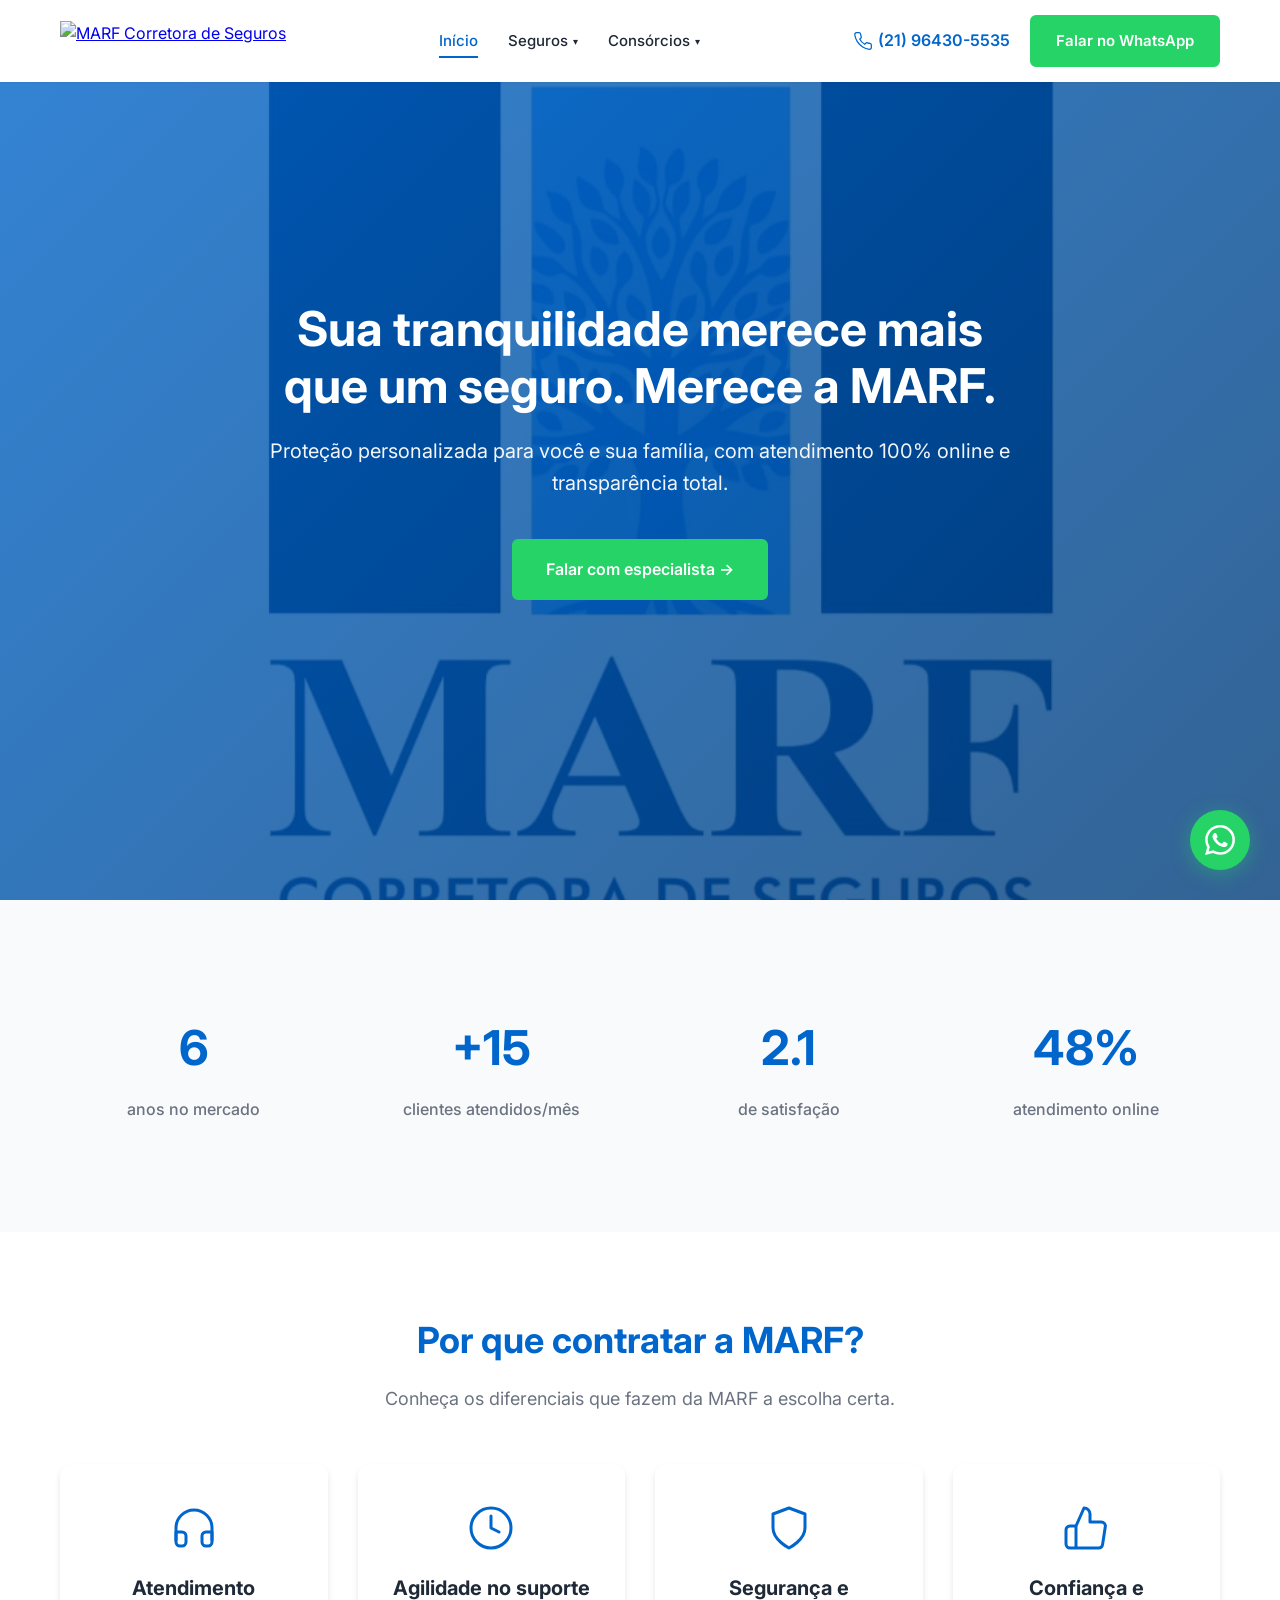
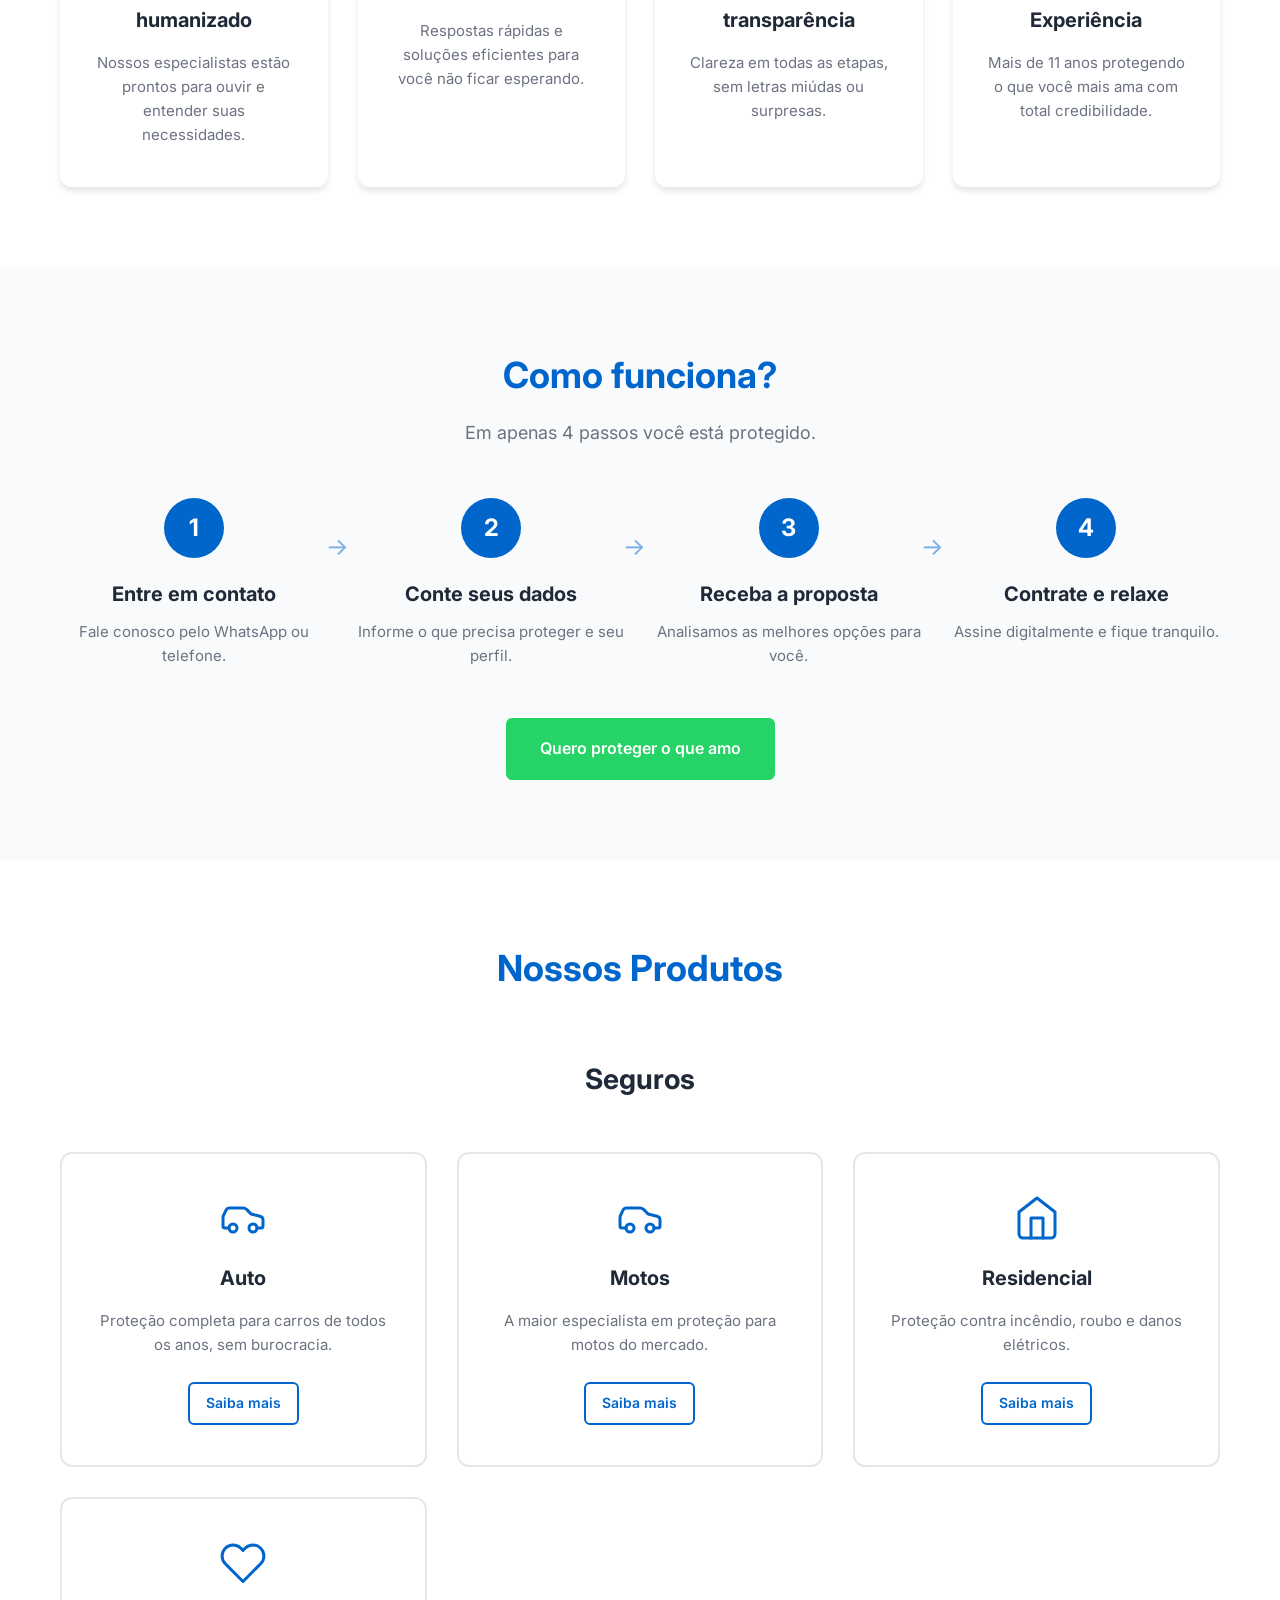
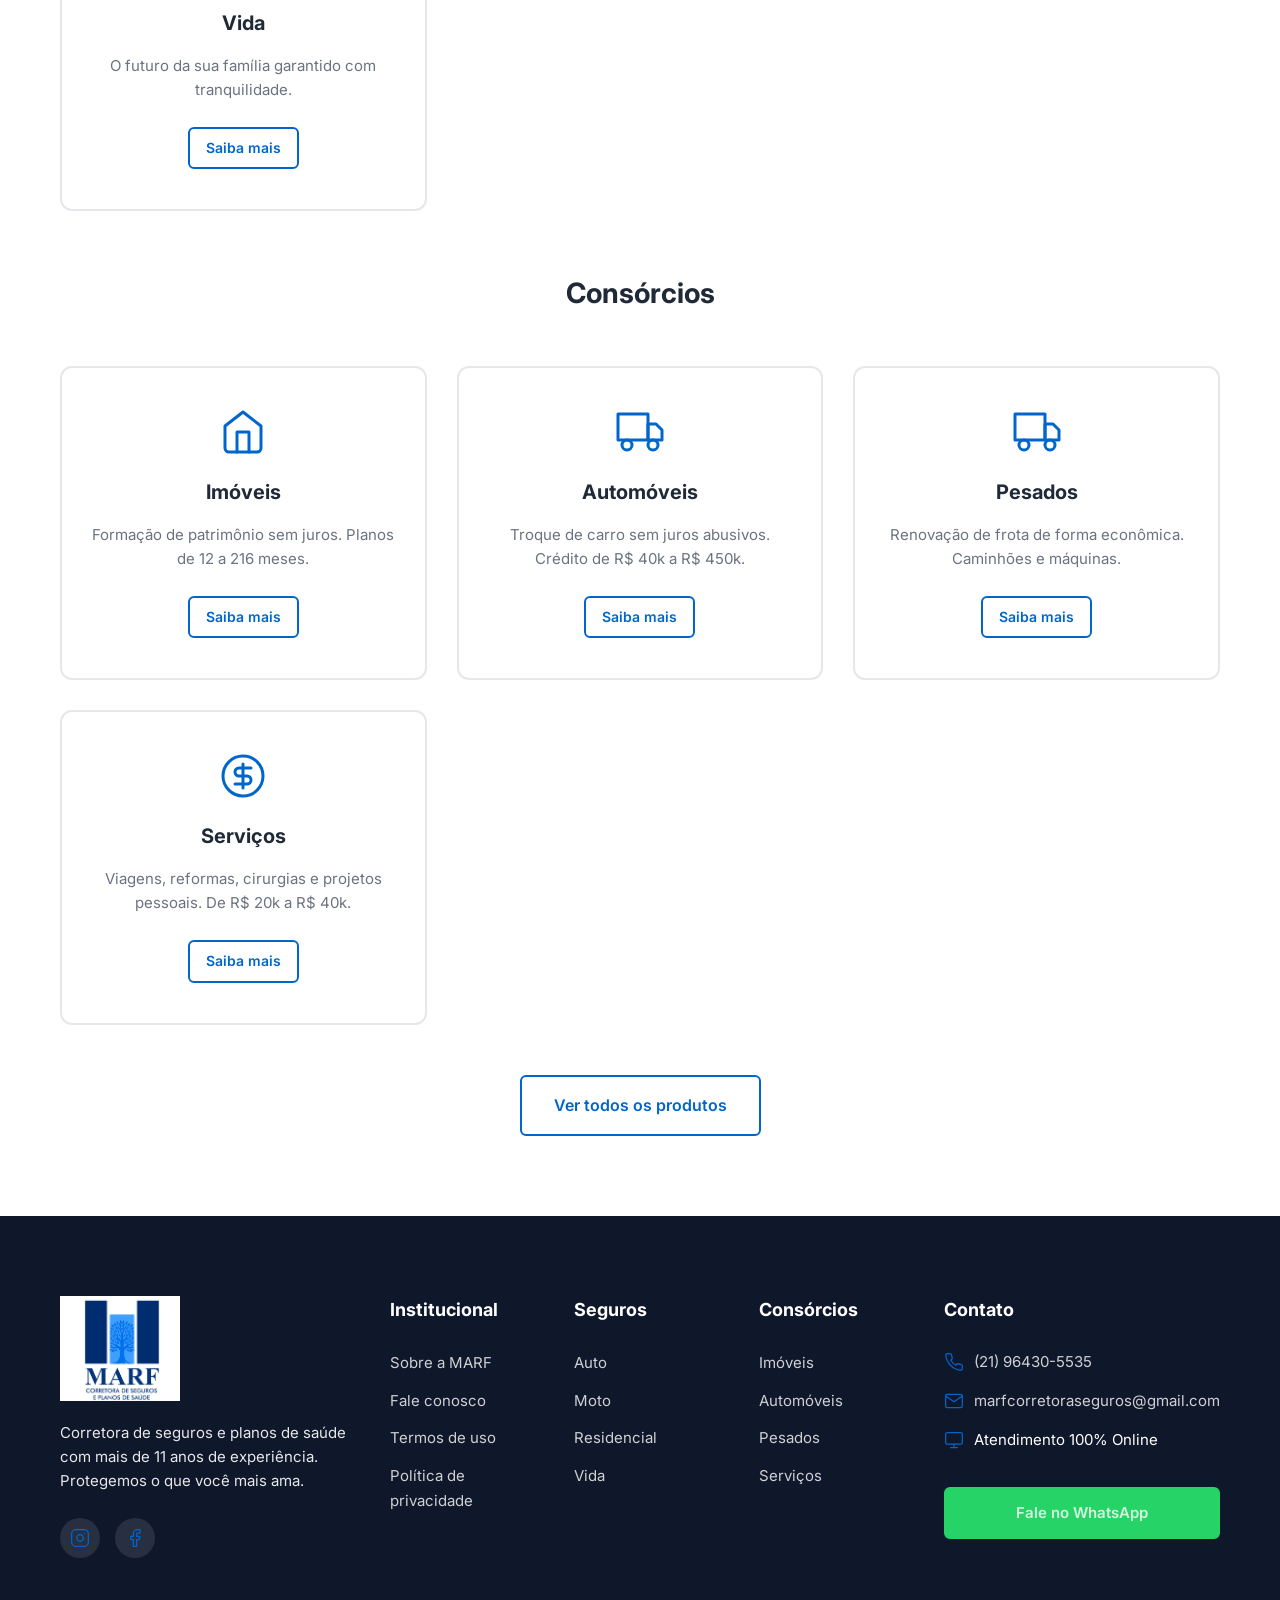
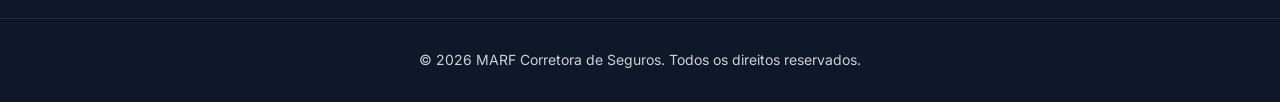
==== commit 35b9aaab: "Update print statement from 'Hello' to 'Goodbye'" ====
--- a/index.html
+++ b/index.html
@@ -7,12 +7,12 @@
   <title>MARF – Corretora de Seguros e Planos de Saúde</title>
   
   <!-- Favicons -->
-  <link rel="icon" type="image/png" href="/favicons/favicon-96x96.png" sizes="96x96" />
-  <link rel="icon" type="image/svg+xml" href="/favicons/favicon.svg" />
-  <link rel="shortcut icon" href="/favicons/favicon.ico" />
-  <link rel="apple-touch-icon" sizes="180x180" href="/favicons/apple-touch-icon.png" />
+  <link rel="icon" type="image/png" href="./favicons/favicon-96x96.png" sizes="96x96" />
+  <link rel="icon" type="image/svg+xml" href="./favicons/favicon.svg" />
+  <link rel="shortcut icon" href="./favicons/favicon.ico" />
+  <link rel="apple-touch-icon" sizes="180x180" href="./favicons/apple-touch-icon.png" />
   <meta name="apple-mobile-web-app-title" content="MARF" />
-  <link rel="manifest" href="/favicons/site.webmanifest" />
+  <link rel="manifest" href="./favicons/site.webmanifest" />
   
   <link rel="preconnect" href="https://fonts.googleapis.com">
   <link rel="preconnect" href="https://fonts.gstatic.com" crossorigin>
@@ -22,7 +22,7 @@
 <body>
   <header class="header" id="main-header">
     <div class="header-container">
-      <a href="/" class="logo"><img src="/img/logo.png" alt="MARF Corretora de Seguros"></a>
+      <a href="/" class="logo"><img src="./img/logo.png" alt="MARF Corretora de Seguros"></a>
       <nav class="main-nav">
         <ul class="nav-list">
           <li><a href="/" class="active">Início</a></li>
@@ -232,4 +232,4 @@
   <script src="app.js"></script>
   <script src="whatsapp.js"></script>
 </body>
-</html>+</html>
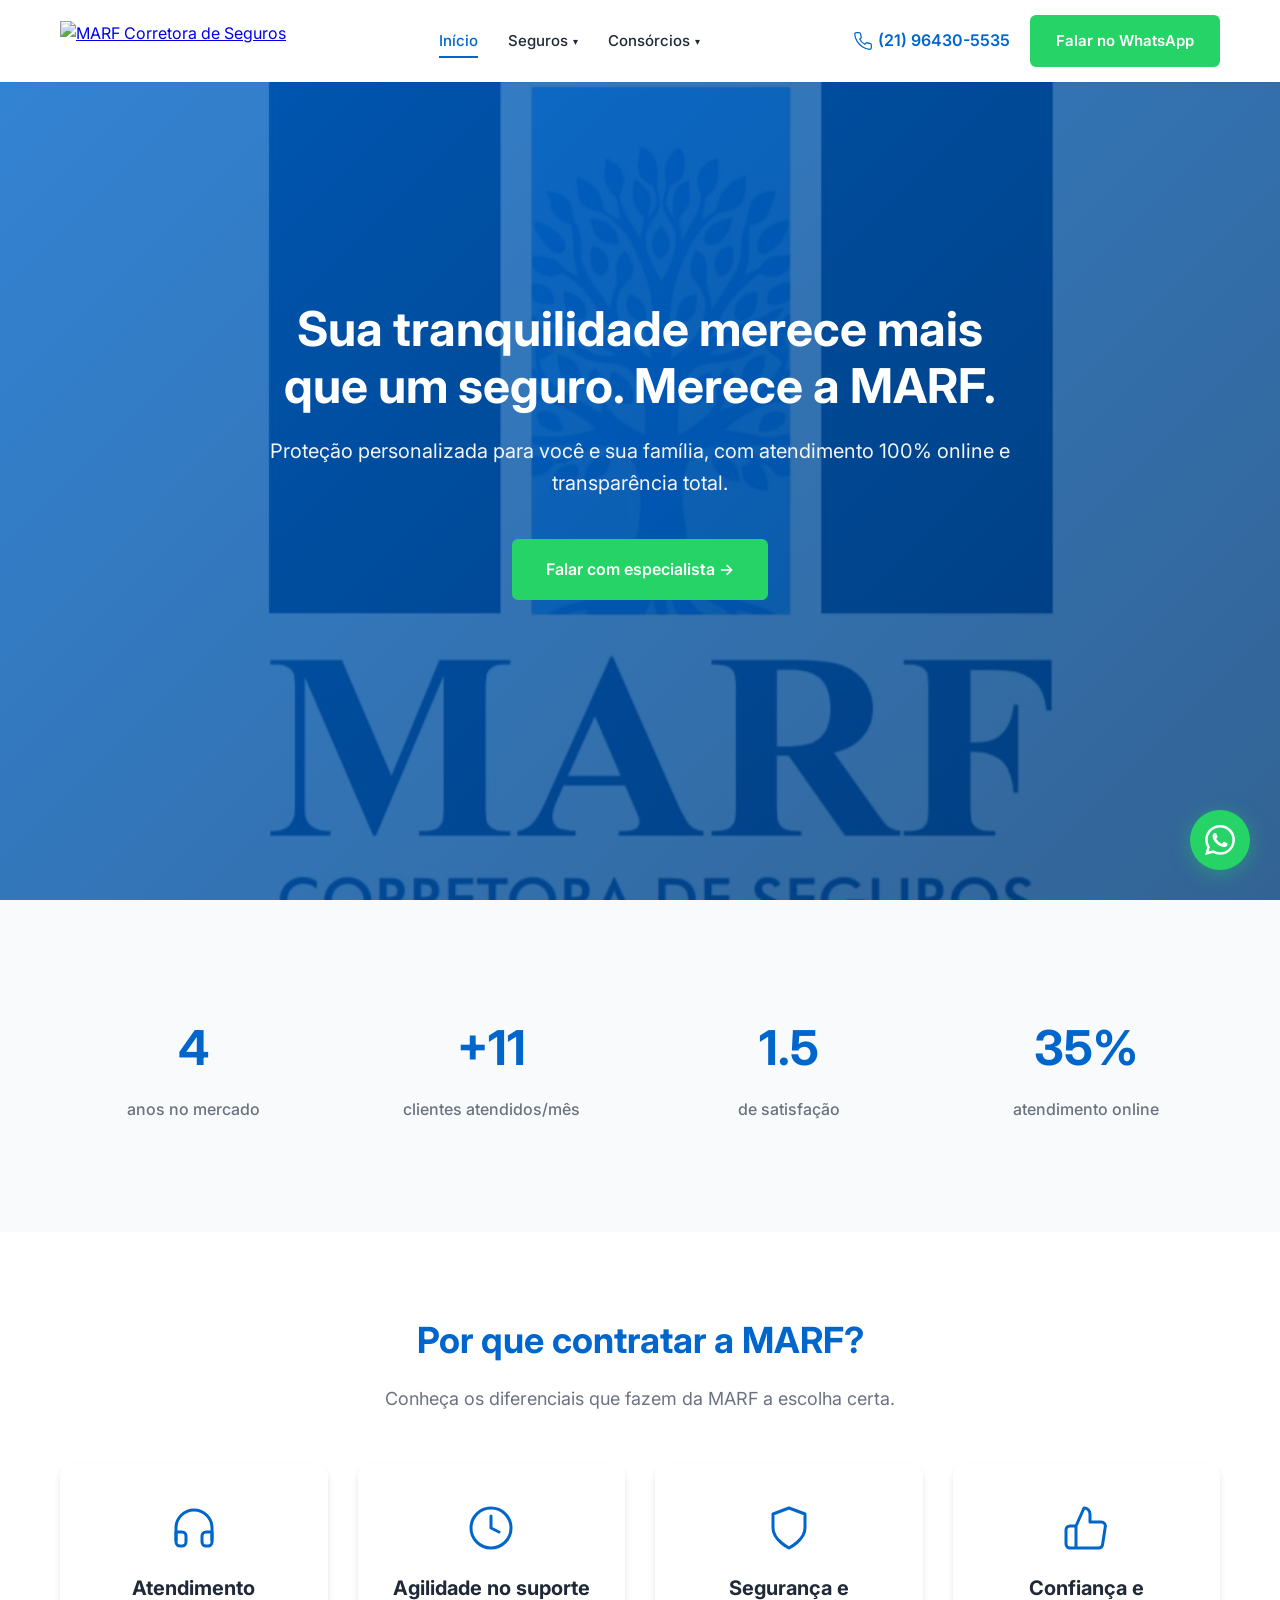
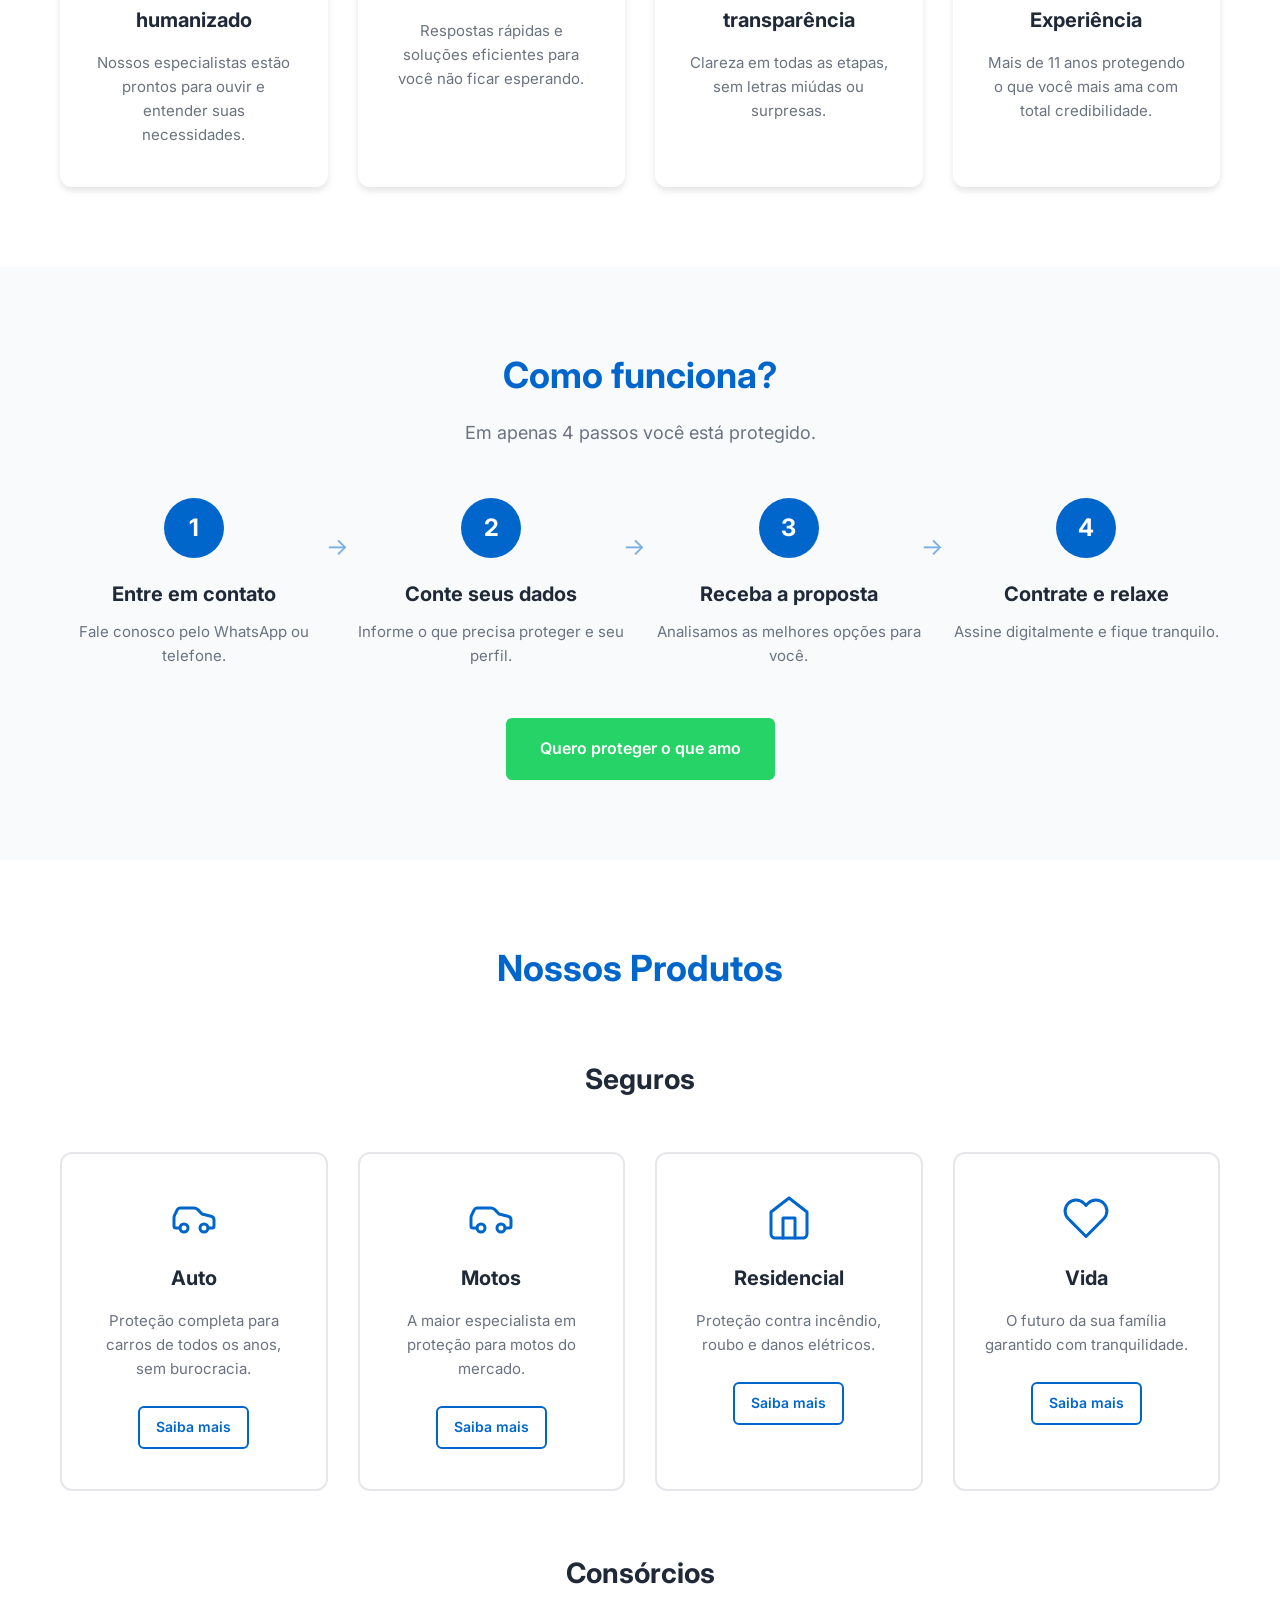
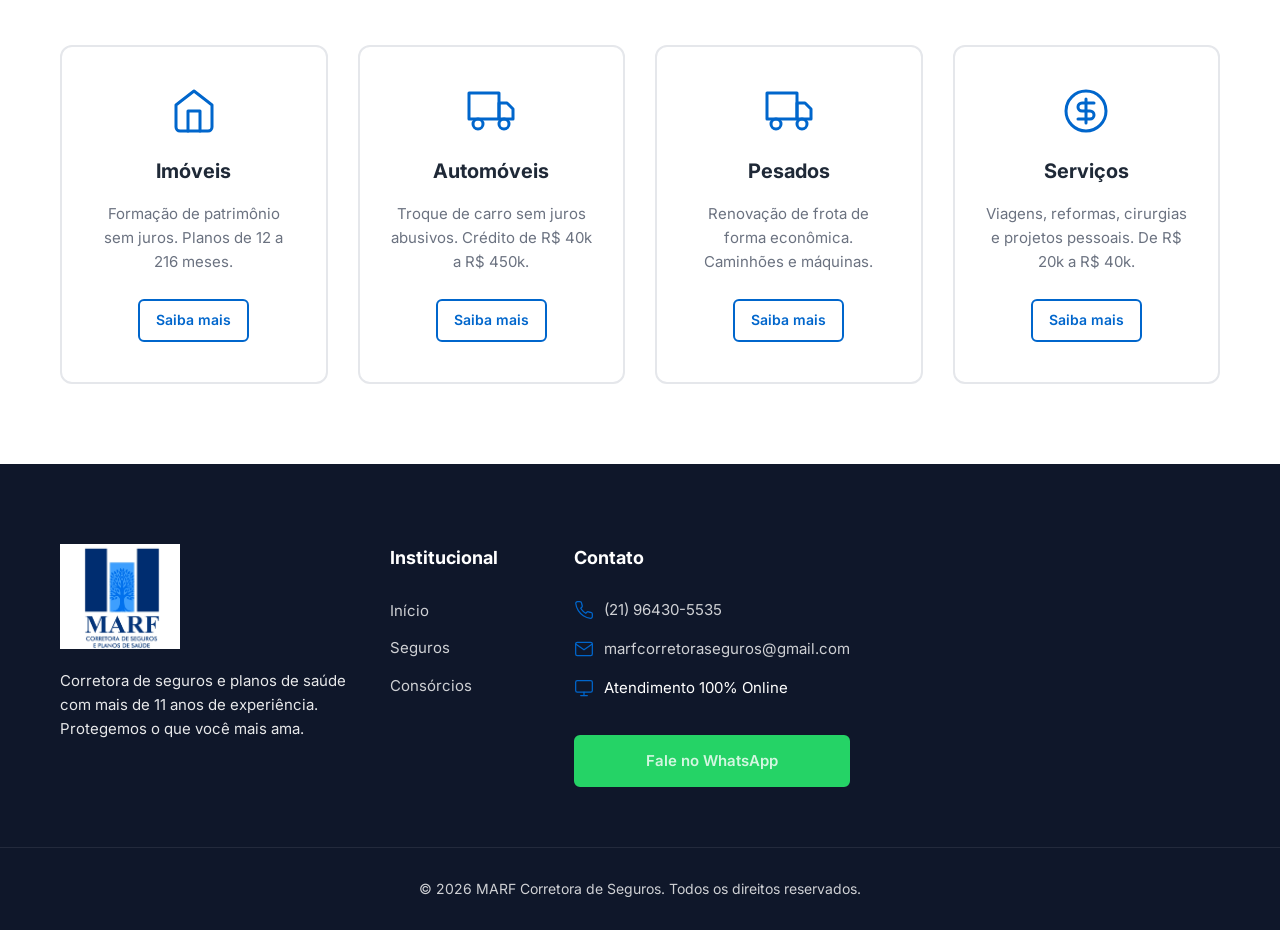
==== commit ebb3d8d4: "Update index.html" ====
--- a/index.html
+++ b/index.html
@@ -3,47 +3,43 @@
 <head>
   <meta charset="UTF-8">
   <meta name="viewport" content="width=device-width, initial-scale=1.0">
-  <meta name="description" content="MARF Corretora de Seguros - Proteção personalizada para você e sua família. Seguros, consórcios e planos de saúde com atendimento 100% online.">
+  <meta name="description" content="MARF Corretora de Seguros - Proteção personalizada para você e sua família.">
   <title>MARF – Corretora de Seguros e Planos de Saúde</title>
-  
-  <!-- Favicons -->
   <link rel="icon" type="image/png" href="./favicons/favicon-96x96.png" sizes="96x96" />
   <link rel="icon" type="image/svg+xml" href="./favicons/favicon.svg" />
   <link rel="shortcut icon" href="./favicons/favicon.ico" />
   <link rel="apple-touch-icon" sizes="180x180" href="./favicons/apple-touch-icon.png" />
   <meta name="apple-mobile-web-app-title" content="MARF" />
   <link rel="manifest" href="./favicons/site.webmanifest" />
-  
   <link rel="preconnect" href="https://fonts.googleapis.com">
-  <link rel="preconnect" href="https://fonts.gstatic.com" crossorigin>
   <link href="https://fonts.googleapis.com/css2?family=Inter:wght@400;500;600;700&display=swap" rel="stylesheet">
-  <link rel="stylesheet" href="style.css">
+  <link rel="stylesheet" href="./style.css">
 </head>
 <body>
   <header class="header" id="main-header">
     <div class="header-container">
-      <a href="/" class="logo"><img src="./img/logo.png" alt="MARF Corretora de Seguros"></a>
+      <a href="./index.html" class="logo"><img src="./img/logo.png" alt="MARF Corretora de Seguros"></a>
       <nav class="main-nav">
         <ul class="nav-list">
-          <li><a href="/" class="active">Início</a></li>
+          <li><a href="./index.html" class="active">Início</a></li>
           <li class="dropdown">
             <a href="#" class="dropdown-toggle">Seguros <span class="arrow">▾</span></a>
             <ul class="dropdown-menu">
-              <li><a href="/seguros.html?tipo=auto">Auto</a></li>
-              <li><a href="/seguros.html?tipo=moto">Moto</a></li>
-              <li><a href="/seguros.html?tipo=residencial">Residencial</a></li>
-              <li><a href="/seguros.html?tipo=vida">Vida</a></li>
-              <li><a href="/seguros.html?tipo=empresarial">Empresarial</a></li>
-              <li><a href="/seguros.html?tipo=rc">Responsabilidade Civil</a></li>
+              <li><a href="./seguros.html#auto">Auto</a></li>
+              <li><a href="./seguros.html#moto">Moto</a></li>
+              <li><a href="./seguros.html#residencial">Residencial</a></li>
+              <li><a href="./seguros.html#vida">Vida</a></li>
+              <li><a href="./seguros.html#empresarial">Empresarial</a></li>
+              <li><a href="./seguros.html#rc">Responsabilidade Civil</a></li>
             </ul>
           </li>
           <li class="dropdown">
             <a href="#" class="dropdown-toggle">Consórcios <span class="arrow">▾</span></a>
             <ul class="dropdown-menu">
-              <li><a href="/consorcios.html?tipo=imoveis">Imóveis</a></li>
-              <li><a href="/consorcios.html?tipo=automoveis">Automóveis</a></li>
-              <li><a href="/consorcios.html?tipo=pesados">Pesados</a></li>
-              <li><a href="/consorcios.html?tipo=servicos">Serviços</a></li>
+              <li><a href="./consorcios.html#imoveis">Imóveis</a></li>
+              <li><a href="./consorcios.html#automoveis">Automóveis</a></li>
+              <li><a href="./consorcios.html#pesados">Pesados</a></li>
+              <li><a href="./consorcios.html#servicos">Serviços</a></li>
             </ul>
           </li>
         </ul>
@@ -126,22 +122,22 @@
         <div class="product-card animate-on-scroll">
           <svg class="icon-svg" viewBox="0 0 24 24"><path d="M19 17h2c.6 0 1-.4 1-1v-3c0-.9-.7-1.7-1.5-1.9C18.7 10.6 16 10 16 10s-1.3-1.4-2.2-2.3c-.5-.4-1.1-.7-1.8-.7H5c-.6 0-1.1.4-1.4.9l-1.4 2.9A3.7 3.7 0 0 0 2 12v4c0 .6.4 1 1 1h2"/><circle cx="7" cy="17" r="2"/><circle cx="17" cy="17" r="2"/></svg>
           <h3>Auto</h3><p>Proteção completa para carros de todos os anos, sem burocracia.</p>
-          <a href="/seguros.html?tipo=auto" class="btn btn-outline btn-small">Saiba mais</a>
+          <a href="./seguros.html#auto" class="btn btn-outline btn-small">Saiba mais</a>
         </div>
         <div class="product-card animate-on-scroll">
           <svg class="icon-svg" viewBox="0 0 24 24"><path d="M19 17h2c.6 0 1-.4 1-1v-3c0-.9-.7-1.7-1.5-1.9C18.7 10.6 16 10 16 10s-1.3-1.4-2.2-2.3c-.5-.4-1.1-.7-1.8-.7H5c-.6 0-1.1.4-1.4.9l-1.4 2.9A3.7 3.7 0 0 0 2 12v4c0 .6.4 1 1 1h2"/><circle cx="7" cy="17" r="2"/><circle cx="17" cy="17" r="2"/></svg>
           <h3>Motos</h3><p>A maior especialista em proteção para motos do mercado.</p>
-          <a href="/seguros.html?tipo=moto" class="btn btn-outline btn-small">Saiba mais</a>
+          <a href="./seguros.html#moto" class="btn btn-outline btn-small">Saiba mais</a>
         </div>
         <div class="product-card animate-on-scroll">
           <svg class="icon-svg" viewBox="0 0 24 24"><path d="M3 9l9-7 9 7v11a2 2 0 0 1-2 2H5a2 2 0 0 1-2-2z"/><polyline points="9 22 9 12 15 12 15 22"/></svg>
           <h3>Residencial</h3><p>Proteção contra incêndio, roubo e danos elétricos.</p>
-          <a href="/seguros.html?tipo=residencial" class="btn btn-outline btn-small">Saiba mais</a>
+          <a href="./seguros.html#residencial" class="btn btn-outline btn-small">Saiba mais</a>
         </div>
         <div class="product-card animate-on-scroll">
           <svg class="icon-svg" viewBox="0 0 24 24"><path d="M20.84 4.61a5.5 5.5 0 0 0-7.78 0L12 5.67l-1.06-1.06a5.5 5.5 0 0 0-7.78 7.78l1.06 1.06L12 21.23l7.78-7.78 1.06-1.06a5.5 5.5 0 0 0 0-7.78z"/></svg>
           <h3>Vida</h3><p>O futuro da sua família garantido com tranquilidade.</p>
-          <a href="/seguros.html?tipo=vida" class="btn btn-outline btn-small">Saiba mais</a>
+          <a href="./seguros.html#vida" class="btn btn-outline btn-small">Saiba mais</a>
         </div>
       </div>
 
@@ -150,27 +146,23 @@
         <div class="product-card animate-on-scroll">
           <svg class="icon-svg" viewBox="0 0 24 24"><path d="M3 9l9-7 9 7v11a2 2 0 0 1-2 2H5a2 2 0 0 1-2-2z"/><polyline points="9 22 9 12 15 12 15 22"/></svg>
           <h3>Imóveis</h3><p>Formação de patrimônio sem juros. Planos de 12 a 216 meses.</p>
-          <a href="/consorcios.html?tipo=imoveis" class="btn btn-outline btn-small">Saiba mais</a>
+          <a href="./consorcios.html#imoveis" class="btn btn-outline btn-small">Saiba mais</a>
         </div>
         <div class="product-card animate-on-scroll">
           <svg class="icon-svg" viewBox="0 0 24 24"><rect x="1" y="3" width="15" height="13"/><polygon points="16 8 20 8 23 11 23 16 16 16 16 8"/><circle cx="5.5" cy="18.5" r="2.5"/><circle cx="18.5" cy="18.5" r="2.5"/></svg>
           <h3>Automóveis</h3><p>Troque de carro sem juros abusivos. Crédito de R$ 40k a R$ 450k.</p>
-          <a href="/consorcios.html?tipo=automoveis" class="btn btn-outline btn-small">Saiba mais</a>
+          <a href="./consorcios.html#automoveis" class="btn btn-outline btn-small">Saiba mais</a>
         </div>
         <div class="product-card animate-on-scroll">
           <svg class="icon-svg" viewBox="0 0 24 24"><rect x="1" y="3" width="15" height="13"/><polygon points="16 8 20 8 23 11 23 16 16 16 16 8"/><circle cx="5.5" cy="18.5" r="2.5"/><circle cx="18.5" cy="18.5" r="2.5"/></svg>
           <h3>Pesados</h3><p>Renovação de frota de forma econômica. Caminhões e máquinas.</p>
-          <a href="/consorcios.html?tipo=pesados" class="btn btn-outline btn-small">Saiba mais</a>
+          <a href="./consorcios.html#pesados" class="btn btn-outline btn-small">Saiba mais</a>
         </div>
         <div class="product-card animate-on-scroll">
           <svg class="icon-svg" viewBox="0 0 24 24"><circle cx="12" cy="12" r="10"/><path d="M16 8h-6a2 2 0 1 0 0 4h4a2 2 0 1 1 0 4H8"/><path d="M12 18V6"/></svg>
           <h3>Serviços</h3><p>Viagens, reformas, cirurgias e projetos pessoais. De R$ 20k a R$ 40k.</p>
-          <a href="/consorcios.html?tipo=servicos" class="btn btn-outline btn-small">Saiba mais</a>
-        </div>
-      </div>
-      
-      <div class="cta-center animate-on-scroll" style="margin-top: 50px;">
-        <a href="/produtos.html" class="btn btn-outline btn-large">Ver todos os produtos</a>
+          <a href="./consorcios.html#servicos" class="btn btn-outline btn-small">Saiba mais</a>
+        </div>
       </div>
     </div>
   </section>
@@ -178,38 +170,15 @@
   <footer class="footer">
     <div class="footer-container">
       <div class="footer-col">
-        <img src="/img/logo-white.png" alt="MARF" width="120" height="40" style="margin-bottom: 20px;">
+        <img src="./img/logo-white.png" alt="MARF" width="120" height="40" style="margin-bottom: 20px;">
         <p class="footer-desc">Corretora de seguros e planos de saúde com mais de 11 anos de experiência. Protegemos o que você mais ama.</p>
-        <div class="footer-social">
-          <a href="#" aria-label="Instagram"><svg class="icon-svg small" viewBox="0 0 24 24" stroke="white"><rect x="2" y="2" width="20" height="20" rx="5" ry="5"/><path d="M16 11.37A4 4 0 1 1 12.63 8 4 4 0 0 1 16 11.37z"/><line x1="17.5" y1="6.5" x2="17.51" y2="6.5"/></svg></a>
-          <a href="#" aria-label="Facebook"><svg class="icon-svg small" viewBox="0 0 24 24" stroke="white"><path d="M18 2h-3a5 5 0 0 0-5 5v3H7v4h3v8h4v-8h3l1-4h-4V7a1 1 0 0 1 1-1h3z"/></svg></a>
-        </div>
       </div>
       <div class="footer-col">
         <h4>Institucional</h4>
         <ul>
-          <li><a href="/sobre.html">Sobre a MARF</a></li>
-          <li><a href="/contato.html">Fale conosco</a></li>
-          <li><a href="/termos.html">Termos de uso</a></li>
-          <li><a href="/politica.html">Política de privacidade</a></li>
-        </ul>
-      </div>
-      <div class="footer-col">
-        <h4>Seguros</h4>
-        <ul>
-          <li><a href="/seguros.html?tipo=auto">Auto</a></li>
-          <li><a href="/seguros.html?tipo=moto">Moto</a></li>
-          <li><a href="/seguros.html?tipo=residencial">Residencial</a></li>
-          <li><a href="/seguros.html?tipo=vida">Vida</a></li>
-        </ul>
-      </div>
-      <div class="footer-col">
-        <h4>Consórcios</h4>
-        <ul>
-          <li><a href="/consorcios.html?tipo=imoveis">Imóveis</a></li>
-          <li><a href="/consorcios.html?tipo=automoveis">Automóveis</a></li>
-          <li><a href="/consorcios.html?tipo=pesados">Pesados</a></li>
-          <li><a href="/consorcios.html?tipo=servicos">Serviços</a></li>
+          <li><a href="./index.html">Início</a></li>
+          <li><a href="./seguros.html">Seguros</a></li>
+          <li><a href="./consorcios.html">Consórcios</a></li>
         </ul>
       </div>
       <div class="footer-col">
@@ -229,7 +198,7 @@
     <svg width="30" height="30" viewBox="0 0 24 24" fill="white"><path d="M17.472 14.382c-.297-.149-1.758-.867-2.03-.967-.273-.099-.471-.148-.67.15-.197.297-.767.966-.94 1.164-.173.199-.347.223-.644.075-.297-.15-1.255-.463-2.39-1.475-.883-.788-1.48-1.761-1.653-2.059-.173-.297-.018-.458.13-.606.134-.133.298-.347.446-.52.149-.174.198-.298.298-.497.099-.198.05-.371-.025-.52-.075-.149-.669-1.612-.916-2.207-.242-.579-.487-.5-.669-.51-.173-.008-.371-.01-.57-.01-.198 0-.52.074-.792.372-.272.297-1.04 1.016-1.04 2.479 0 1.462 1.065 2.875 1.213 3.074.149.198 2.096 3.2 5.077 4.487.709.306 1.262.489 1.694.625.712.227 1.36.195 1.871.118.571-.085 1.758-.719 2.006-1.413.248-.694.248-1.289.173-1.413-.074-.124-.272-.198-.57-.347m-5.421 7.403h-.004a9.87 9.87 0 01-5.031-1.378l-.361-.214-3.741.982.998-3.648-.235-.374a9.86 9.86 0 01-1.51-5.26c.001-5.45 4.436-9.884 9.888-9.884 2.64 0 5.122 1.03 6.988 2.898a9.825 9.825 0 012.893 6.994c-.003 5.45-4.437 9.884-9.885 9.884m8.413-18.297A11.815 11.815 0 0012.05 0C5.495 0 .16 5.335.157 11.892c0 2.096.547 4.142 1.588 5.945L.057 24l6.305-1.654a11.882 11.882 0 005.683 1.448h.005c6.554 0 11.89-5.335 11.893-11.893a11.821 11.821 0 00-3.48-8.413z"/></svg>
   </a>
 
-  <script src="app.js"></script>
-  <script src="whatsapp.js"></script>
+  <script src="./app.js"></script>
+  <script src="./whatsapp.js"></script>
 </body>
 </html>
--- a/style.css
+++ b/style.css
@@ -1,10 +1,8 @@
-/* ===== VARIÁVEIS CSS (Paleta Azul Unificada) ===== */
+/* ===== VARIÁVEIS CSS ===== */
 :root {
   --primary: #0066cc;
   --primary-dark: #003d7a;
   --primary-light: #e6f0fa;
-  --accent: #0052a3;
-  
   --text-dark: #1f2937;
   --text-medium: #4b5563;
   --text-light: #6b7280;
@@ -13,11 +11,8 @@
   --bg-light: #f8fafc;
   --white: #ffffff;
   --dark: #0f172a;
-  
-  /* Mantido verde apenas para o WhatsApp (padrão de UX) */
   --whatsapp: #25D366;
   --whatsapp-dark: #128C7E;
-  
   --spacing-xs: 10px;
   --spacing-sm: 15px;
   --spacing-md: 20px;
@@ -25,26 +20,23 @@
   --spacing-xl: 40px;
   --spacing-2xl: 60px;
   --spacing-3xl: 80px;
-  
   --radius-sm: 6px;
   --radius-md: 8px;
   --radius-lg: 12px;
   --radius-xl: 16px;
   --radius-full: 50%;
-  
   --shadow-sm: 0 1px 2px rgba(0,0,0,0.05);
   --shadow-md: 0 4px 6px rgba(0,0,0,0.1);
   --shadow-lg: 0 10px 15px rgba(0,0,0,0.1);
   --shadow-xl: 0 20px 25px rgba(0,0,0,0.15);
   --shadow-whatsapp: 0 4px 20px rgba(37, 211, 102, 0.4);
-  
   --transition-base: 0.3s ease;
   --transition-slow: 0.6s ease;
 }
 
 /* ===== RESET E BASE ===== */
 * { margin: 0; padding: 0; box-sizing: border-box; }
-
+html { scroll-behavior: smooth; } /* ROLAGEM SUAVE PARA AS ÂNCORAS */
 body {
   font-family: 'Inter', -apple-system, BlinkMacSystemFont, 'Segoe UI', sans-serif;
   line-height: 1.6;
@@ -52,37 +44,24 @@
   overflow-x: hidden;
   -webkit-font-smoothing: antialiased;
 }
-
 .container { max-width: 1200px; margin: 0 auto; padding: 0 var(--spacing-md); }
 img { max-width: 100%; height: auto; display: block; }
 
-/* Inline SVGs styling */
 .icon-svg {
-  width: 48px;
-  height: 48px;
-  stroke: var(--primary);
-  stroke-width: 1.5;
-  fill: none;
-  stroke-linecap: round;
-  stroke-linejoin: round;
-  margin: 0 auto var(--spacing-md);
-  display: block;
+  width: 48px; height: 48px; stroke: var(--primary); stroke-width: 1.5;
+  fill: none; stroke-linecap: round; stroke-linejoin: round;
+  margin: 0 auto var(--spacing-md); display: block;
 }
 .icon-svg.small { width: 20px; height: 20px; margin: 0; }
-.icon-svg.medium { width: 32px; height: 32px; margin: 0; }
 
 /* ===== HEADER ===== */
 .header {
-  position: fixed; top: 0; left: 0; right: 0;
-  background: var(--white);
-  box-shadow: var(--shadow-sm);
-  z-index: 1000;
-  transition: all var(--transition-base);
+  position: fixed; top: 0; left: 0; right: 0; background: var(--white);
+  box-shadow: var(--shadow-sm); z-index: 1000; transition: all var(--transition-base);
 }
 .header.scrolled { box-shadow: var(--shadow-lg); }
 .header-container {
-  max-width: 1200px; margin: 0 auto;
-  padding: var(--spacing-sm) var(--spacing-md);
+  max-width: 1200px; margin: 0 auto; padding: var(--spacing-sm) var(--spacing-md);
   display: flex; align-items: center; justify-content: space-between;
 }
 .logo img { height: 40px; width: auto; transition: transform var(--transition-base); }
@@ -115,7 +94,7 @@
 
 .dropdown-menu {
   position: absolute; top: 100%; left: 0; background: var(--white);
-  min-width: 250px; box-shadow: var(--shadow-xl); border-radius: var(--radius-md);
+  min-width: 220px; box-shadow: var(--shadow-xl); border-radius: var(--radius-md);
   opacity: 0; visibility: hidden; transform: translateY(-10px);
   transition: all var(--transition-base); margin-top: var(--spacing-xs);
   border: 1px solid var(--border); overflow: hidden; z-index: 1000;
@@ -139,7 +118,6 @@
   display: flex; align-items: center; gap: 5px; transition: color var(--transition-base);
 }
 .phone-link:hover { color: var(--primary-dark); }
-
 .btn {
   display: inline-flex; align-items: center; justify-content: center;
   padding: 12px 24px; border-radius: var(--radius-sm); text-decoration: none;
@@ -176,7 +154,7 @@
 }
 .hero-overlay {
   position: absolute; top: 0; left: 0; right: 0; bottom: 0;
-  background: url('/img/hero-bg.jpg') center/cover; opacity: 0.2;
+  background: url('./img/hero-bg.jpg') center/cover; opacity: 0.2;
 }
 .hero-content {
   position: relative; z-index: 1; max-width: 800px; padding: 0 var(--spacing-md);
@@ -199,7 +177,7 @@
 .page-hero p { font-size: 20px; opacity: 0.95; }
 
 /* ===== SEÇÕES ===== */
-.section { padding: var(--spacing-3xl) 0; }
+.section { padding: var(--spacing-3xl) 0; scroll-margin-top: 100px; } /* scroll-margin-top evita que o header fixe cubra o título */
 .section h2 { font-size: 36px; font-weight: 700; text-align: center; margin-bottom: var(--spacing-sm); color: var(--primary); }
 .section-sub { text-align: center; font-size: 18px; color: var(--text-light); margin-bottom: 50px; max-width: 600px; margin-left: auto; margin-right: auto; }
 .section-title { font-size: 28px; font-weight: 700; margin: var(--spacing-2xl) 0 var(--spacing-lg); color: var(--text-dark); text-align: center; }
@@ -242,7 +220,7 @@
 .cta-center { text-align: center; }
 
 /* ===== PRODUCTS GRID ===== */
-.products-grid { display: grid; grid-template-columns: repeat(auto-fit, minmax(280px, 1fr)); gap: var(--spacing-lg); margin-top: 50px; }
+.products-grid { display: grid; grid-template-columns: repeat(auto-fit, minmax(260px, 1fr)); gap: var(--spacing-lg); margin-top: 50px; }
 .product-card {
   background: var(--white); padding: var(--spacing-xl) var(--spacing-lg);
   border-radius: var(--radius-lg); border: 2px solid var(--border);
@@ -371,7 +349,7 @@
 @media (max-width: 768px) {
   .hamburger { display: flex; }
   .main-nav {
-    position: fixed; top: 70px; right: -100%; width: 260px; max-width: 75%;
+    position: fixed; top: 70px; right: -100%; width: 280px; max-width: 80%;
     height: calc(100vh - 70px); background: var(--white); box-shadow: -5px 0 25px rgba(0,0,0,0.2);
     transition: right var(--transition-base); z-index: 999; overflow-y: auto;
   }
@@ -379,7 +357,7 @@
   .nav-list { flex-direction: column; align-items: stretch; gap: 0; }
   .nav-list::before {
     content: ''; display: block; padding: var(--spacing-lg) var(--spacing-md) var(--spacing-md);
-    background: url('/img/logo.svg') center/contain no-repeat; height: 80px;
+    background: url('./img/logo.png') center/contain no-repeat; height: 80px;
     border-bottom: 1px solid var(--border-light); margin-bottom: var(--spacing-xs);
   }
   .nav-list > li { width: 100%; border-bottom: 1px solid var(--border-light); }
@@ -418,426 +396,4 @@
   }
   .animate-on-scroll { opacity: 1; transform: none; }
 }
-
-a:focus, button:focus { outline: 2px solid var(--primary); outline-offset: 2px; }/* ===== VARIÁVEIS CSS (Paleta Azul Unificada) ===== */
-:root {
-  --primary: #0066cc;
-  --primary-dark: #003d7a;
-  --primary-light: #e6f0fa;
-  --accent: #0052a3;
-  
-  --text-dark: #1f2937;
-  --text-medium: #4b5563;
-  --text-light: #6b7280;
-  --border: #e5e7eb;
-  --border-light: #f3f4f6;
-  --bg-light: #f8fafc;
-  --white: #ffffff;
-  --dark: #0f172a;
-  
-  /* Mantido verde apenas para o WhatsApp (padrão de UX) */
-  --whatsapp: #25D366;
-  --whatsapp-dark: #128C7E;
-  
-  --spacing-xs: 10px;
-  --spacing-sm: 15px;
-  --spacing-md: 20px;
-  --spacing-lg: 30px;
-  --spacing-xl: 40px;
-  --spacing-2xl: 60px;
-  --spacing-3xl: 80px;
-  
-  --radius-sm: 6px;
-  --radius-md: 8px;
-  --radius-lg: 12px;
-  --radius-xl: 16px;
-  --radius-full: 50%;
-  
-  --shadow-sm: 0 1px 2px rgba(0,0,0,0.05);
-  --shadow-md: 0 4px 6px rgba(0,0,0,0.1);
-  --shadow-lg: 0 10px 15px rgba(0,0,0,0.1);
-  --shadow-xl: 0 20px 25px rgba(0,0,0,0.15);
-  --shadow-whatsapp: 0 4px 20px rgba(37, 211, 102, 0.4);
-  
-  --transition-base: 0.3s ease;
-  --transition-slow: 0.6s ease;
-}
-
-/* ===== RESET E BASE ===== */
-* { margin: 0; padding: 0; box-sizing: border-box; }
-
-body {
-  font-family: 'Inter', -apple-system, BlinkMacSystemFont, 'Segoe UI', sans-serif;
-  line-height: 1.6;
-  color: var(--text-dark);
-  overflow-x: hidden;
-  -webkit-font-smoothing: antialiased;
-}
-
-.container { max-width: 1200px; margin: 0 auto; padding: 0 var(--spacing-md); }
-img { max-width: 100%; height: auto; display: block; }
-
-/* Inline SVGs styling */
-.icon-svg {
-  width: 48px;
-  height: 48px;
-  stroke: var(--primary);
-  stroke-width: 1.5;
-  fill: none;
-  stroke-linecap: round;
-  stroke-linejoin: round;
-  margin: 0 auto var(--spacing-md);
-  display: block;
-}
-.icon-svg.small { width: 20px; height: 20px; margin: 0; }
-.icon-svg.medium { width: 32px; height: 32px; margin: 0; }
-
-/* ===== HEADER ===== */
-.header {
-  position: fixed; top: 0; left: 0; right: 0;
-  background: var(--white);
-  box-shadow: var(--shadow-sm);
-  z-index: 1000;
-  transition: all var(--transition-base);
-}
-.header.scrolled { box-shadow: var(--shadow-lg); }
-.header-container {
-  max-width: 1200px; margin: 0 auto;
-  padding: var(--spacing-sm) var(--spacing-md);
-  display: flex; align-items: center; justify-content: space-between;
-}
-.logo img { height: 40px; width: auto; transition: transform var(--transition-base); }
-.logo img:hover { transform: scale(1.05); }
-
-/* ===== NAVEGAÇÃO ===== */
-.main-nav { display: flex; align-items: center; }
-.nav-list { display: flex; list-style: none; gap: var(--spacing-lg); align-items: center; }
-.nav-list > li > a {
-  text-decoration: none; color: var(--text-dark); font-weight: 500; font-size: 15px;
-  transition: color var(--transition-base); position: relative; padding: 8px 0;
-}
-.nav-list > li > a:hover, .nav-list > li > a.active { color: var(--primary); }
-.nav-list > li > a.active::after {
-  content: ''; position: absolute; bottom: 0; left: 0; right: 0; height: 2px;
-  background: var(--primary); animation: slideIn 0.3s ease;
-}
-@keyframes slideIn { from { transform: scaleX(0); } to { transform: scaleX(1); } }
-
-/* ===== DROPDOWN ===== */
-.dropdown { position: relative; }
-.dropdown-toggle {
-  cursor: pointer; display: flex; align-items: center; gap: 5px;
-  text-decoration: none; color: var(--text-dark); font-weight: 500; font-size: 15px;
-  transition: color var(--transition-base); padding: 8px 0;
-}
-.dropdown-toggle:hover { color: var(--primary); }
-.arrow { font-size: 10px; transition: transform var(--transition-base); }
-.dropdown.active .arrow { transform: rotate(180deg); }
-
-.dropdown-menu {
-  position: absolute; top: 100%; left: 0; background: var(--white);
-  min-width: 250px; box-shadow: var(--shadow-xl); border-radius: var(--radius-md);
-  opacity: 0; visibility: hidden; transform: translateY(-10px);
-  transition: all var(--transition-base); margin-top: var(--spacing-xs);
-  border: 1px solid var(--border); overflow: hidden; z-index: 1000;
-}
-.dropdown.active .dropdown-menu { opacity: 1; visibility: visible; transform: translateY(0); }
-.dropdown-menu li { list-style: none; border-bottom: 1px solid var(--border-light); }
-.dropdown-menu li:last-child { border-bottom: none; }
-.dropdown-menu a {
-  display: block; padding: 12px 20px; color: var(--text-dark); font-size: 14px;
-  text-decoration: none; transition: all var(--transition-base);
-}
-.dropdown-menu a:hover { background: var(--bg-light); color: var(--primary); padding-left: 25px; }
-@media (min-width: 969px) {
-  .dropdown:hover .dropdown-menu { opacity: 1; visibility: visible; transform: translateY(0); }
-}
-
-/* ===== NAV ACTIONS & BOTÕES ===== */
-.nav-actions { display: flex; align-items: center; gap: var(--spacing-md); }
-.phone-link {
-  color: var(--primary); text-decoration: none; font-weight: 600; font-size: 16px;
-  display: flex; align-items: center; gap: 5px; transition: color var(--transition-base);
-}
-.phone-link:hover { color: var(--primary-dark); }
-
-.btn {
-  display: inline-flex; align-items: center; justify-content: center;
-  padding: 12px 24px; border-radius: var(--radius-sm); text-decoration: none;
-  font-weight: 600; font-size: 15px; transition: all var(--transition-base);
-  border: 2px solid transparent; cursor: pointer; gap: 8px;
-}
-.btn-whatsapp { background: var(--whatsapp); color: var(--white); border-color: var(--whatsapp); }
-.btn-whatsapp:hover { background: var(--whatsapp-dark); border-color: var(--whatsapp-dark); transform: translateY(-2px); box-shadow: var(--shadow-whatsapp); }
-.btn-outline { background: transparent; color: var(--primary); border-color: var(--primary); }
-.btn-outline:hover { background: var(--primary); color: var(--white); }
-.btn-large { padding: 16px 32px; font-size: 16px; }
-.btn-small { padding: 8px 16px; font-size: 14px; }
-
-/* ===== HAMBURGER ===== */
-.hamburger {
-  display: none; flex-direction: column; gap: 5px; background: none; border: none;
-  cursor: pointer; padding: 5px; z-index: 1001;
-}
-.hamburger span {
-  display: block; width: 25px; height: 3px; background: var(--text-dark);
-  transition: all var(--transition-base); border-radius: 3px;
-}
-.hamburger.open span:nth-child(1) { transform: rotate(45deg) translate(5px, 5px); }
-.hamburger.open span:nth-child(2) { opacity: 0; }
-.hamburger.open span:nth-child(3) { transform: rotate(-45deg) translate(7px, -6px); }
-
-/* ===== HERO ===== */
-.hero {
-  position: relative; height: 100vh; min-height: 600px;
-  display: flex; align-items: center; justify-content: center;
-  text-align: center; color: var(--white);
-  background: linear-gradient(135deg, var(--primary) 0%, var(--primary-dark) 100%);
-  overflow: hidden;
-}
-.hero-overlay {
-  position: absolute; top: 0; left: 0; right: 0; bottom: 0;
-  background: url('/img/hero-bg.jpg') center/cover; opacity: 0.2;
-}
-.hero-content {
-  position: relative; z-index: 1; max-width: 800px; padding: 0 var(--spacing-md);
-  animation: fadeInUp 0.8s ease;
-}
-@keyframes fadeInUp { from { opacity: 0; transform: translateY(30px); } to { opacity: 1; transform: translateY(0); } }
-.hero h1 { font-size: 48px; font-weight: 700; margin-bottom: var(--spacing-md); line-height: 1.2; }
-.hero-sub { font-size: 20px; margin-bottom: var(--spacing-xl); opacity: 0.95; }
-.hero.fade-out { opacity: 0; pointer-events: none; }
-
-/* ===== PAGE HERO ===== */
-.page-hero {
-  position: relative; height: 400px;
-  display: flex; align-items: center; justify-content: center;
-  text-align: center; color: var(--white);
-  background: linear-gradient(135deg, var(--primary) 0%, var(--primary-dark) 100%);
-  margin-top: 70px;
-}
-.page-hero h1 { font-size: 48px; font-weight: 700; margin-bottom: var(--spacing-sm); }
-.page-hero p { font-size: 20px; opacity: 0.95; }
-
-/* ===== SEÇÕES ===== */
-.section { padding: var(--spacing-3xl) 0; }
-.section h2 { font-size: 36px; font-weight: 700; text-align: center; margin-bottom: var(--spacing-sm); color: var(--primary); }
-.section-sub { text-align: center; font-size: 18px; color: var(--text-light); margin-bottom: 50px; max-width: 600px; margin-left: auto; margin-right: auto; }
-.section-title { font-size: 28px; font-weight: 700; margin: var(--spacing-2xl) 0 var(--spacing-lg); color: var(--text-dark); text-align: center; }
-
-/* ===== STATS ===== */
-.stats-section { background: var(--bg-light); }
-.stats-grid { display: grid; grid-template-columns: repeat(4, 1fr); gap: var(--spacing-lg); text-align: center; }
-.stat-item { padding: var(--spacing-lg) var(--spacing-md); }
-.stat-number { display: block; font-size: 48px; font-weight: 700; color: var(--primary); margin-bottom: var(--spacing-xs); }
-.stat-label { font-size: 16px; color: var(--text-light); font-weight: 500; }
-
-/* ===== FEATURES ===== */
-.features-grid { display: grid; grid-template-columns: repeat(4, 1fr); gap: var(--spacing-lg); }
-.feature-card {
-  text-align: center; padding: var(--spacing-xl) var(--spacing-lg);
-  background: var(--white); border-radius: var(--radius-lg);
-  box-shadow: var(--shadow-md); transition: transform var(--transition-base), box-shadow var(--transition-base);
-}
-.feature-card:hover { transform: translateY(-5px); box-shadow: var(--shadow-lg); }
-.feature-card h3 { font-size: 20px; margin-bottom: var(--spacing-sm); color: var(--text-dark); }
-.feature-card p { color: var(--text-light); font-size: 15px; line-height: 1.6; }
-
-/* ===== HOW IT WORKS ===== */
-.how-section { background: var(--bg-light); }
-.steps-grid { display: grid; grid-template-columns: repeat(4, 1fr); gap: var(--spacing-lg); margin-bottom: 50px; }
-.step-item { text-align: center; position: relative; }
-.step-item:not(:last-child)::after {
-  content: '→'; position: absolute; right: -20px; top: 30px;
-  font-size: 24px; color: var(--primary); opacity: 0.5;
-}
-.step-number {
-  display: flex; align-items: center; justify-content: center;
-  width: 60px; height: 60px; background: var(--primary); color: var(--white);
-  font-size: 24px; font-weight: 700; border-radius: var(--radius-full);
-  margin: 0 auto var(--spacing-md); transition: transform var(--transition-base);
-}
-.step-item:hover .step-number { transform: scale(1.1) rotate(5deg); }
-.step-item h3 { font-size: 20px; margin-bottom: var(--spacing-xs); color: var(--text-dark); }
-.step-item p { color: var(--text-light); font-size: 15px; }
-.cta-center { text-align: center; }
-
-/* ===== PRODUCTS GRID ===== */
-.products-grid { display: grid; grid-template-columns: repeat(auto-fit, minmax(280px, 1fr)); gap: var(--spacing-lg); margin-top: 50px; }
-.product-card {
-  background: var(--white); padding: var(--spacing-xl) var(--spacing-lg);
-  border-radius: var(--radius-lg); border: 2px solid var(--border);
-  text-align: center; transition: all var(--transition-base); position: relative; overflow: hidden;
-}
-.product-card::before {
-  content: ''; position: absolute; top: 0; left: 0; right: 0; height: 4px;
-  background: var(--primary); transform: scaleX(0); transition: transform var(--transition-base);
-}
-.product-card:hover { border-color: var(--primary); transform: translateY(-5px); box-shadow: 0 8px 25px rgba(0,102,204,0.15); }
-.product-card:hover::before { transform: scaleX(1); }
-.product-card h3 { font-size: 20px; margin-bottom: var(--spacing-sm); color: var(--text-dark); }
-.product-card p { color: var(--text-light); font-size: 15px; margin-bottom: 25px; line-height: 1.6; }
-
-/* ===== TWO COLUMN LAYOUT & TABLES ===== */
-.two-column-layout { display: grid; grid-template-columns: 1fr 1fr; gap: var(--spacing-2xl); align-items: center; margin: var(--spacing-2xl) 0; }
-.two-column-layout.reverse { direction: rtl; }
-.two-column-layout.reverse > * { direction: ltr; }
-.two-column-content h3 { font-size: 32px; font-weight: 700; margin-bottom: var(--spacing-md); color: var(--primary); }
-.two-column-content .subtitle { font-size: 18px; color: var(--text-medium); margin-bottom: var(--spacing-lg); line-height: 1.6; }
-.two-column-content h4 { font-size: 20px; color: var(--primary-dark); margin: var(--spacing-lg) 0 var(--spacing-md); }
-.two-column-content ul { list-style: none; margin-bottom: var(--spacing-lg); }
-.two-column-content li {
-  font-size: 15px; color: var(--text-medium); margin-bottom: var(--spacing-xs);
-  padding-left: 25px; position: relative; line-height: 1.6;
-}
-.two-column-content li::before { content: '✓'; position: absolute; left: 0; color: var(--primary); font-weight: bold; }
-
-.simulation-table {
-  background: var(--primary-dark); border-radius: var(--radius-lg);
-  overflow: hidden; margin: var(--spacing-lg) 0; box-shadow: var(--shadow-lg);
-}
-.simulation-table-header {
-  display: grid; grid-template-columns: 1fr 1fr; background: rgba(0,0,0,0.2);
-  padding: var(--spacing-md) var(--spacing-lg); font-weight: 700; color: var(--white);
-  font-size: 14px; text-transform: uppercase; letter-spacing: 0.5px;
-}
-.simulation-table-row {
-  display: grid; grid-template-columns: 1fr 1fr; padding: var(--spacing-md) var(--spacing-lg);
-  border-bottom: 1px solid rgba(255,255,255,0.1); color: var(--white); font-size: 16px;
-  transition: background var(--transition-base);
-}
-.simulation-table-row:last-child { border-bottom: none; }
-.simulation-table-row:hover { background: rgba(255,255,255,0.1); }
-.simulation-table-row strong { font-weight: 700; }
-
-.plano-pontual {
-  background: linear-gradient(135deg, var(--primary) 0%, var(--primary-dark) 100%);
-  border-radius: var(--radius-xl); padding: var(--spacing-2xl); color: var(--white);
-  margin: var(--spacing-2xl) 0; box-shadow: var(--shadow-xl); position: relative; overflow: hidden;
-}
-.plano-pontual::before {
-  content: ''; position: absolute; top: -50%; right: -20%; width: 400px; height: 400px;
-  background: rgba(255,255,255,0.05); border-radius: var(--radius-full);
-}
-.plano-pontual h3 { font-size: 32px; font-weight: 700; margin-bottom: var(--spacing-md); position: relative; z-index: 1; }
-.plano-pontual .highlight {
-  background: var(--primary-light); color: var(--primary-dark);
-  padding: 5px 15px; border-radius: var(--radius-sm); font-weight: 700;
-  display: inline-block; margin-bottom: var(--spacing-md);
-}
-.plano-pontual-features {
-  display: grid; grid-template-columns: repeat(2, 1fr); gap: var(--spacing-md);
-  margin-top: var(--spacing-lg); position: relative; z-index: 1;
-}
-.plano-pontual-feature { display: flex; align-items: center; gap: var(--spacing-sm); font-size: 15px; }
-.plano-pontual-feature::before {
-  content: '✓'; background: var(--white); color: var(--primary);
-  width: 24px; height: 24px; border-radius: var(--radius-full);
-  display: flex; align-items: center; justify-content: center; font-weight: bold; flex-shrink: 0;
-}
-
-/* ===== FOOTER ===== */
-.footer { background: var(--dark); color: var(--white); padding: var(--spacing-3xl) 0 0; }
-.footer-container {
-  max-width: 1200px; margin: 0 auto; padding: 0 var(--spacing-md);
-  display: grid; grid-template-columns: 2fr 1fr 1fr 1fr 1fr; gap: var(--spacing-xl); margin-bottom: var(--spacing-2xl);
-}
-.footer-desc { font-size: 15px; line-height: 1.6; opacity: 0.9; margin-bottom: 25px; }
-.footer-social { display: flex; gap: var(--spacing-sm); }
-.footer-social a {
-  width: 40px; height: 40px; background: rgba(255,255,255,0.1);
-  border-radius: var(--radius-full); display: flex; align-items: center; justify-content: center;
-  transition: all var(--transition-base);
-}
-.footer-social a:hover { background: var(--primary); transform: translateY(-3px); }
-.footer-col h4 { font-size: 18px; margin-bottom: 25px; color: var(--white); }
-.footer-col ul { list-style: none; }
-.footer-col li { margin-bottom: 12px; }
-.footer-col a { color: rgba(255,255,255,0.8); text-decoration: none; font-size: 15px; transition: color var(--transition-base); }
-.footer-col a:hover { color: var(--primary); }
-.footer-contact li { display: flex; align-items: center; gap: var(--spacing-xs); margin-bottom: var(--spacing-sm); font-size: 15px; }
-.footer-bottom { border-top: 1px solid rgba(255,255,255,0.1); padding: var(--spacing-lg) var(--spacing-md); text-align: center; font-size: 14px; opacity: 0.8; }
-
-/* ===== WHATSAPP FLOAT ===== */
-.wa-float {
-  position: fixed; bottom: 30px; right: 30px; width: 60px; height: 60px;
-  background: var(--whatsapp); border-radius: var(--radius-full);
-  display: flex; align-items: center; justify-content: center;
-  box-shadow: var(--shadow-whatsapp); z-index: 999;
-  transition: all var(--transition-base); animation: pulse 2s infinite;
-}
-@keyframes pulse {
-  0%, 100% { box-shadow: var(--shadow-whatsapp); }
-  50% { box-shadow: 0 6px 30px rgba(37, 211, 102, 0.6); }
-}
-.wa-float:hover { transform: scale(1.1); box-shadow: 0 6px 30px rgba(37, 211, 102, 0.6); animation: none; }
-
-/* ===== ANIMAÇÕES ===== */
-.animate-on-scroll { opacity: 0; transform: translateY(30px); transition: opacity var(--transition-slow), transform var(--transition-slow); }
-.animate-on-scroll.animated { opacity: 1; transform: translateY(0); }
-
-/* ===== RESPONSIVIDADE ===== */
-@media (max-width: 1024px) {
-  .nav-list { gap: var(--spacing-md); }
-  .stats-grid, .features-grid { grid-template-columns: repeat(2, 1fr); }
-  .steps-grid { grid-template-columns: repeat(2, 1fr); }
-  .step-item:not(:last-child)::after { display: none; }
-  .footer-container { grid-template-columns: repeat(3, 1fr); }
-  .hero h1, .page-hero h1 { font-size: 40px; }
-  .two-column-layout { grid-template-columns: 1fr; }
-  .two-column-layout.reverse { direction: ltr; }
-  .plano-pontual-features { grid-template-columns: 1fr; }
-}
-
-@media (max-width: 768px) {
-  .hamburger { display: flex; }
-  .main-nav {
-    position: fixed; top: 70px; right: -100%; width: 260px; max-width: 75%;
-    height: calc(100vh - 70px); background: var(--white); box-shadow: -5px 0 25px rgba(0,0,0,0.2);
-    transition: right var(--transition-base); z-index: 999; overflow-y: auto;
-  }
-  .nav-open .main-nav { right: 0; }
-  .nav-list { flex-direction: column; align-items: stretch; gap: 0; }
-  .nav-list::before {
-    content: ''; display: block; padding: var(--spacing-lg) var(--spacing-md) var(--spacing-md);
-    background: url('/img/logo.png') center/contain no-repeat; height: 80px;
-    border-bottom: 1px solid var(--border-light); margin-bottom: var(--spacing-xs);
-  }
-  .nav-list > li { width: 100%; border-bottom: 1px solid var(--border-light); }
-  .nav-list > li > a, .dropdown-toggle { display: flex; justify-content: space-between; align-items: center; padding: var(--spacing-sm) var(--spacing-md); font-size: 16px; }
-  .nav-actions { position: fixed; top: var(--spacing-sm); right: 50px; z-index: 1000; }
-  .nav-actions .phone-link, .nav-actions .btn-whatsapp { display: none; }
-  .dropdown-menu {
-    position: static; opacity: 1; visibility: visible; transform: none; box-shadow: none; border: none;
-    border-left: 3px solid var(--primary); margin: 0; max-height: 0; overflow: hidden;
-    transition: max-height var(--transition-base); background: var(--bg-light);
-  }
-  .dropdown.active .dropdown-menu { max-height: 500px; }
-  .section { padding: var(--spacing-2xl) 0; }
-  .section h2 { font-size: 28px; }
-  .hero, .page-hero { min-height: 400px; height: auto; padding: var(--spacing-3xl) 0; }
-  .hero h1, .page-hero h1 { font-size: 32px; }
-  .stat-number { font-size: 36px; }
-  .products-grid { grid-template-columns: 1fr; }
-  .footer-container { grid-template-columns: 1fr; }
-  .simulation-table-header, .simulation-table-row { grid-template-columns: 1fr; gap: var(--spacing-xs); }
-}
-
-@media (max-width: 480px) {
-  .header-container { padding: var(--spacing-xs) var(--spacing-sm); }
-  .logo img { height: 32px; }
-  .hero h1, .page-hero h1 { font-size: 26px; }
-  .btn-large { padding: 14px 24px; font-size: 15px; }
-  .section h2 { font-size: 24px; }
-  .stat-number { font-size: 32px; }
-  .wa-float { width: 50px; height: 50px; bottom: var(--spacing-md); right: var(--spacing-md); }
-}
-
-@media (prefers-reduced-motion: reduce) {
-  *, *::before, *::after {
-    animation-duration: 0.01ms !important; animation-iteration-count: 1 !important; transition-duration: 0.01ms !important;
-  }
-  .animate-on-scroll { opacity: 1; transform: none; }
-}
-
-a:focus, button:focus { outline: 2px solid var(--primary); outline-offset: 2px; }+a:focus, button:focus { outline: 2px solid var(--primary); outline-offset: 2px; }
